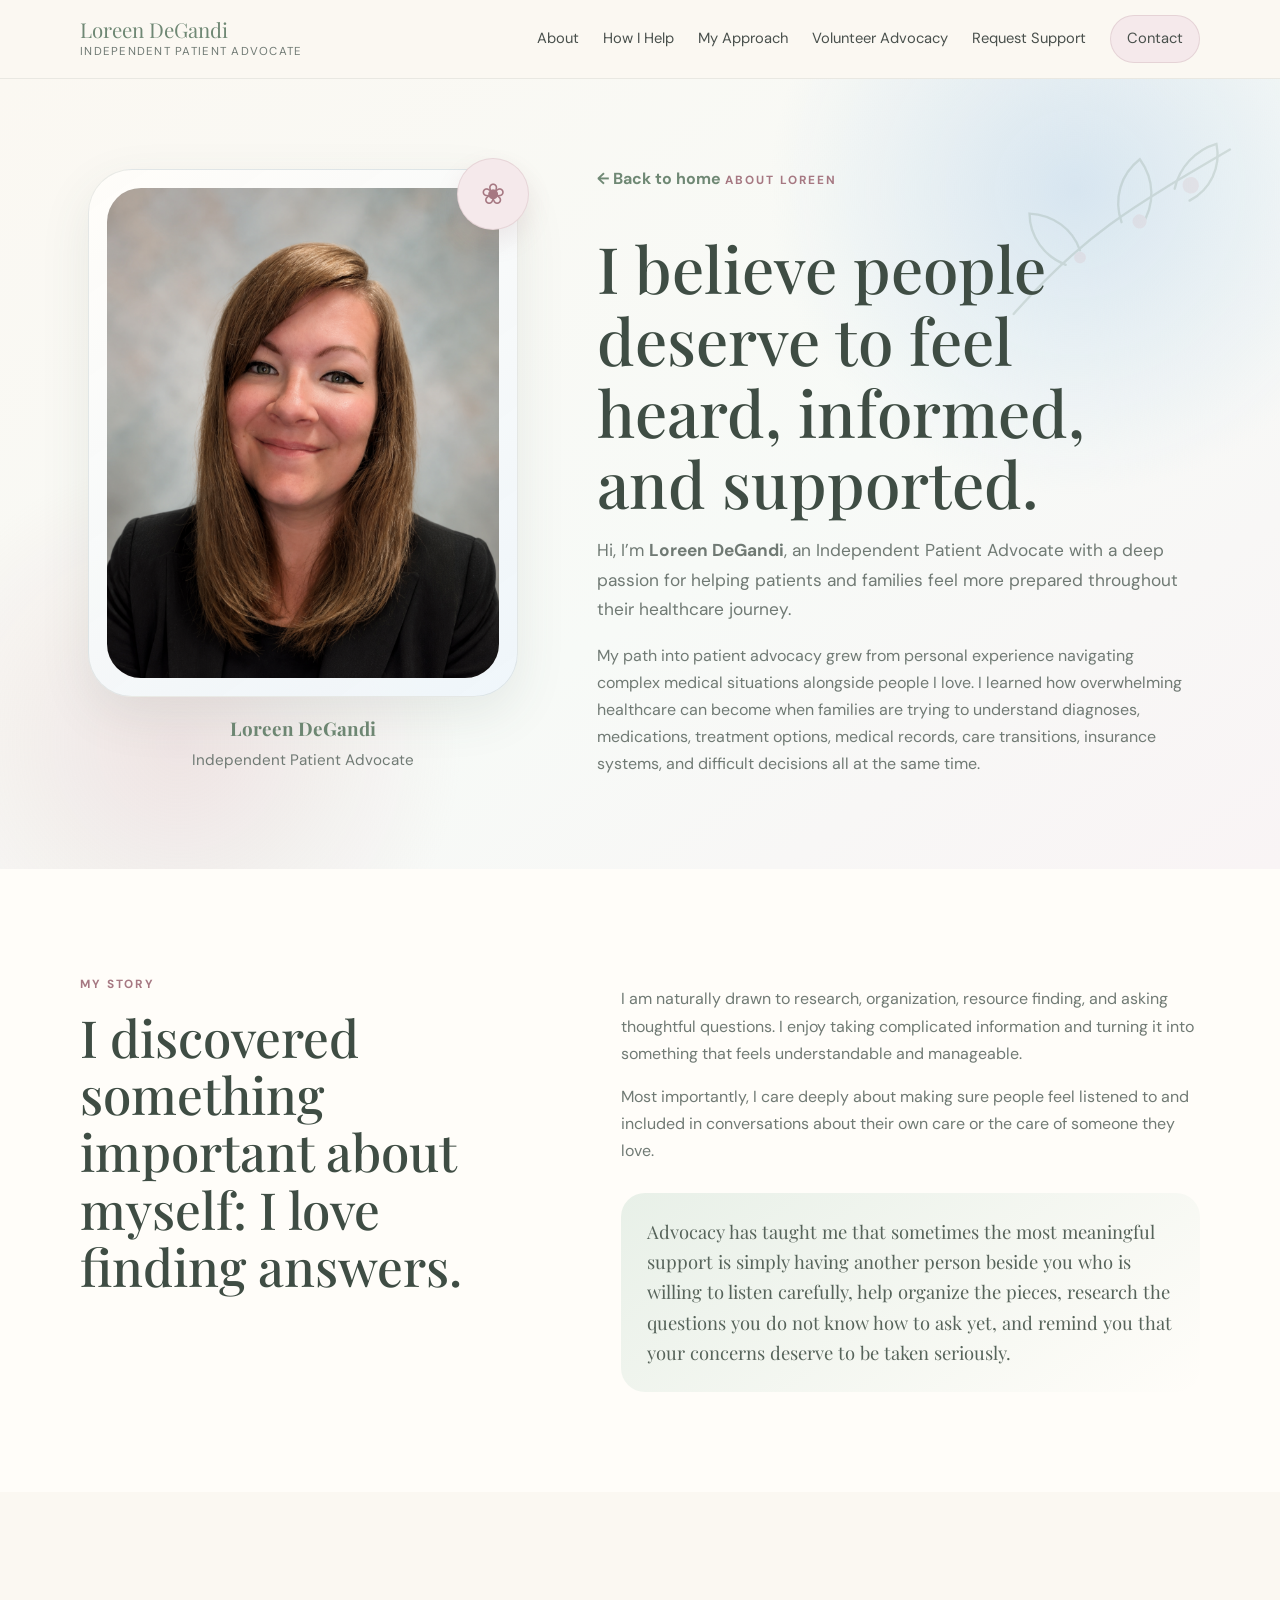
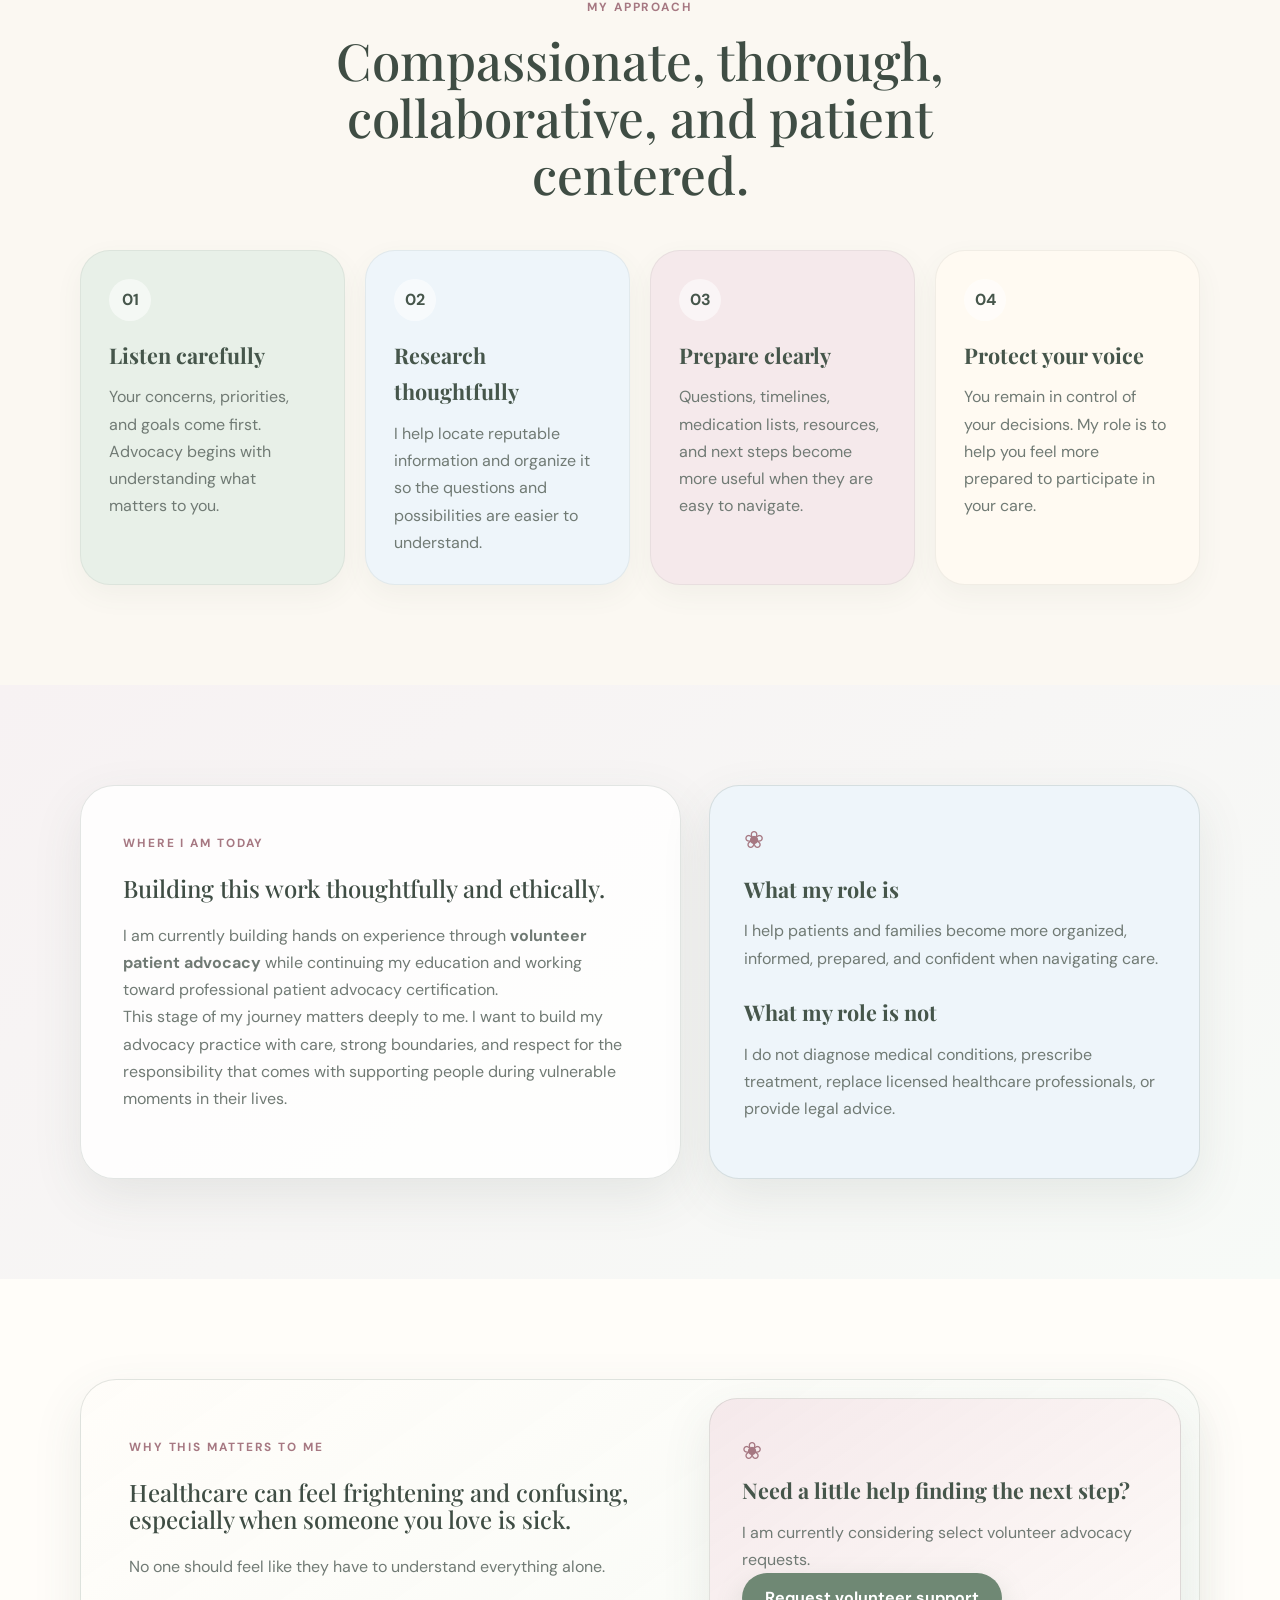
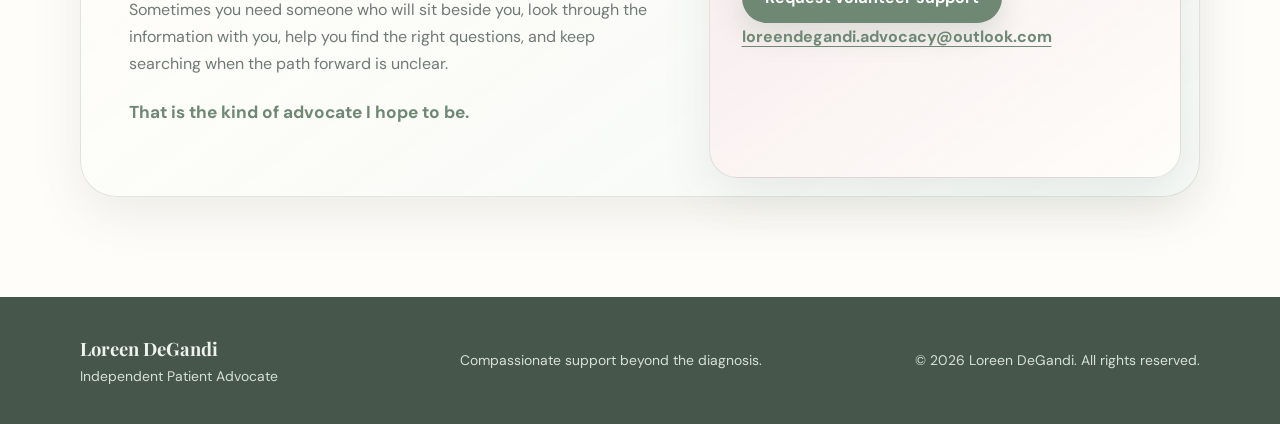
==== about.html @ 4271394e "Add files via upload" ====
<!DOCTYPE html>
<html lang="en">
<head>
  <meta charset="UTF-8" />
  <meta name="viewport" content="width=device-width, initial-scale=1.0" />
  <meta name="description" content="Meet Loreen DeGandi, an Independent Patient Advocate offering compassionate, nonclinical support for patients and caregivers." />
  <title>About Loreen | Independent Patient Advocate</title>
  <link rel="preconnect" href="https://fonts.googleapis.com">
  <link rel="preconnect" href="https://fonts.gstatic.com" crossorigin>
  <link href="https://fonts.googleapis.com/css2?family=DM+Sans:wght@400;500;600;700&family=Playfair+Display:wght@500;600&display=swap" rel="stylesheet">
  <link rel="stylesheet" href="styles.css" />
</head>
<body>
  <a class="skip-link" href="#main">Skip to content</a>

  <header class="site-header">
    <div class="container nav-wrap">
      <a class="brand" href="index.html" aria-label="Loreen DeGandi home">
        <span class="brand-name">Loreen DeGandi</span>
        <span class="brand-role">Independent Patient Advocate</span>
      </a>

      <button class="menu-toggle" aria-label="Open navigation" aria-expanded="false" aria-controls="site-nav">
        <span></span><span></span><span></span>
      </button>

      <nav id="site-nav" class="site-nav" aria-label="Primary navigation">
        <a href="about.html" aria-current="page">About</a>
        <a href="index.html#services">How I Help</a>
        <a href="index.html#approach">My Approach</a>
        <a href="index.html#volunteer">Volunteer Advocacy</a>
        <a href="intake.html">Request Support</a>
        <a class="nav-cta" href="mailto:loreendegandi.advocacy@outlook.com">Contact</a>
      </nav>
    </div>
  </header>

  <main id="main">
    <section class="about-hero">
      <div class="floral floral-one" aria-hidden="true">
        <svg viewBox="0 0 220 220" role="img">
          <path d="M29 199c48-75 82-103 159-166" />
          <path d="M66 151c-19-4-34-19-37-38 20-2 38 7 47 24" />
          <path d="M107 108c-10-19-7-40 7-55 15 15 19 36 10 56" />
          <path d="M147 73c1-18 12-35 29-43 7 19 1 39-15 51" />
          <circle cx="160" cy="68" r="7" />
          <circle cx="122" cy="105" r="6" />
          <circle cx="77" cy="143" r="5" />
        </svg>
      </div>
      <div class="container about-hero-grid">
        <div class="about-portrait-card">
          <div class="portrait-frame portrait-frame--photo">
            <div class="portrait-botanical large" aria-hidden="true">❀</div>
            <img class="portrait-photo portrait-photo-large" src="loreen-headshot.png" alt="Professional headshot of Loreen DeGandi" />
          </div>
          <p class="portrait-caption"><strong>Loreen DeGandi</strong><span>Independent Patient Advocate</span></p>
        </div>
        <div class="about-hero-copy">
          <a class="back-link" href="index.html">← Back to home</a>
          <span class="section-kicker">About Loreen</span>
          <h1>I believe people deserve to feel heard, informed, and supported.</h1>
          <p class="about-hero-lead">Hi, I’m <strong>Loreen DeGandi</strong>, an Independent Patient Advocate with a deep passion for helping patients and families feel more prepared throughout their healthcare journey.</p>
          <p>My path into patient advocacy grew from personal experience navigating complex medical situations alongside people I love. I learned how overwhelming healthcare can become when families are trying to understand diagnoses, medications, treatment options, medical records, care transitions, insurance systems, and difficult decisions all at the same time.</p>
        </div>
      </div>
    </section>

    <section class="section story-section">
      <div class="container story-grid">
        <div class="story-heading">
          <span class="section-kicker">My Story</span>
          <h2>I discovered something important about myself: I love finding answers.</h2>
        </div>
        <div class="story-copy">
          <p>I am naturally drawn to research, organization, resource finding, and asking thoughtful questions. I enjoy taking complicated information and turning it into something that feels understandable and manageable.</p>
          <p>Most importantly, I care deeply about making sure people feel listened to and included in conversations about their own care or the care of someone they love.</p>
          <blockquote class="story-quote">Advocacy has taught me that sometimes the most meaningful support is simply having another person beside you who is willing to listen carefully, help organize the pieces, research the questions you do not know how to ask yet, and remind you that your concerns deserve to be taken seriously.</blockquote>
        </div>
      </div>
    </section>

    <section class="section values-section">
      <div class="container">
        <div class="section-heading centered">
          <span class="section-kicker">My Approach</span>
          <h2>Compassionate, thorough, collaborative, and patient centered.</h2>
        </div>
        <div class="about-values-grid">
          <article class="about-value sage-card">
            <span>01</span>
            <h3>Listen carefully</h3>
            <p>Your concerns, priorities, and goals come first. Advocacy begins with understanding what matters to you.</p>
          </article>
          <article class="about-value blue-card">
            <span>02</span>
            <h3>Research thoughtfully</h3>
            <p>I help locate reputable information and organize it so the questions and possibilities are easier to understand.</p>
          </article>
          <article class="about-value rose-card">
            <span>03</span>
            <h3>Prepare clearly</h3>
            <p>Questions, timelines, medication lists, resources, and next steps become more useful when they are easy to navigate.</p>
          </article>
          <article class="about-value cream-card">
            <span>04</span>
            <h3>Protect your voice</h3>
            <p>You remain in control of your decisions. My role is to help you feel more prepared to participate in your care.</p>
          </article>
        </div>
      </div>
    </section>

    <section class="section today-section">
      <div class="container today-grid">
        <div class="today-card">
          <span class="section-kicker">Where I Am Today</span>
          <h2>Building this work thoughtfully and ethically.</h2>
          <p>I am currently building hands on experience through <strong>volunteer patient advocacy</strong> while continuing my education and working toward professional patient advocacy certification.</p>
          <p>This stage of my journey matters deeply to me. I want to build my advocacy practice with care, strong boundaries, and respect for the responsibility that comes with supporting people during vulnerable moments in their lives.</p>
        </div>
        <div class="boundary-mini">
          <div class="mini-flower" aria-hidden="true">❀</div>
          <h3>What my role is</h3>
          <p>I help patients and families become more organized, informed, prepared, and confident when navigating care.</p>
          <h3>What my role is not</h3>
          <p>I do not diagnose medical conditions, prescribe treatment, replace licensed healthcare professionals, or provide legal advice.</p>
        </div>
      </div>
    </section>

    <section class="section why-section">
      <div class="container why-card">
        <div class="why-copy">
          <span class="section-kicker">Why This Matters to Me</span>
          <h2>Healthcare can feel frightening and confusing, especially when someone you love is sick.</h2>
          <p>No one should feel like they have to understand everything alone.</p>
          <p>Sometimes you need someone who will sit beside you, look through the information with you, help you find the right questions, and keep searching when the path forward is unclear.</p>
          <p class="why-signoff"><strong>That is the kind of advocate I hope to be.</strong></p>
        </div>
        <div class="why-cta">
          <span class="mini-flower" aria-hidden="true">❀</span>
          <h3>Need a little help finding the next step?</h3>
          <p>I am currently considering select volunteer advocacy requests.</p>
          <a class="button button-primary" href="intake.html">Request volunteer support</a>
          <a class="text-link" href="mailto:loreendegandi.advocacy@outlook.com">loreendegandi.advocacy@outlook.com</a>
        </div>
      </div>
    </section>
  </main>

  <footer class="site-footer">
    <div class="container footer-grid">
      <div>
        <strong>Loreen DeGandi</strong>
        <span>Independent Patient Advocate</span>
      </div>
      <p>Compassionate support beyond the diagnosis.</p>
      <p class="copyright">© <span id="year"></span> Loreen DeGandi. All rights reserved.</p>
    </div>
  </footer>

  <script src="script.js"></script>
</body>
</html>
---- styles.css ----
:root {
  --sage: #a9bda9;
  --sage-deep: #6f8874;
  --sage-pale: #e8f0e8;
  --blue: #c8dced;
  --blue-deep: #6f8fa8;
  --blue-pale: #eef5fa;
  --rose: #d8b2b8;
  --rose-deep: #a67882;
  --rose-pale: #f5e9eb;
  --cream: #fbf8f2;
  --paper: #fffdf9;
  --charcoal: #49504c;
  --muted: #707a74;
  --line: rgba(83, 103, 90, 0.16);
  --shadow: 0 18px 50px rgba(70, 90, 79, 0.10);
  --radius-lg: 30px;
  --radius-md: 20px;
  --radius-sm: 14px;
}

* { box-sizing: border-box; }
html { scroll-behavior: smooth; }
body {
  margin: 0;
  font-family: "DM Sans", sans-serif;
  color: var(--charcoal);
  background: var(--cream);
  line-height: 1.7;
}

a { color: inherit; }
img, svg { max-width: 100%; }
button, input, textarea { font: inherit; }

.skip-link {
  position: absolute;
  left: -9999px;
  top: 0;
  background: var(--charcoal);
  color: white;
  padding: .7rem 1rem;
  z-index: 9999;
}
.skip-link:focus { left: 1rem; top: 1rem; }

.container {
  width: min(1120px, calc(100% - 40px));
  margin: 0 auto;
}

.site-header {
  position: sticky;
  top: 0;
  z-index: 50;
  background: rgba(251, 248, 242, .90);
  backdrop-filter: blur(16px);
  border-bottom: 1px solid rgba(83, 103, 90, 0.10);
}

.nav-wrap {
  min-height: 78px;
  display: flex;
  align-items: center;
  justify-content: space-between;
  gap: 30px;
}

.brand {
  text-decoration: none;
  display: inline-flex;
  flex-direction: column;
  line-height: 1.1;
}
.brand-name {
  font-family: "Playfair Display", serif;
  font-size: 1.28rem;
  color: var(--sage-deep);
}
.brand-role {
  margin-top: 5px;
  font-size: .72rem;
  letter-spacing: .11em;
  text-transform: uppercase;
  color: var(--muted);
}

.site-nav { display: flex; align-items: center; gap: 24px; }
.site-nav a {
  text-decoration: none;
  font-size: .92rem;
  color: var(--charcoal);
}
.site-nav a:hover { color: var(--sage-deep); }
.nav-cta {
  padding: 10px 16px;
  border-radius: 999px;
  background: var(--rose-pale);
  border: 1px solid rgba(166, 120, 130, .2);
}

.menu-toggle {
  display: none;
  background: transparent;
  border: 0;
  padding: 8px;
}
.menu-toggle span {
  display: block;
  width: 24px;
  height: 2px;
  background: var(--charcoal);
  margin: 5px 0;
}

.hero {
  position: relative;
  overflow: hidden;
  padding: 110px 0 100px;
  background:
    radial-gradient(circle at 82% 18%, rgba(200, 220, 237, .65), transparent 22%),
    radial-gradient(circle at 14% 80%, rgba(216, 178, 184, .34), transparent 22%),
    linear-gradient(145deg, #fbf8f2 0%, #f7faf7 55%, #f8f4f2 100%);
}

.hero::after {
  content: "";
  position: absolute;
  inset: auto 0 0;
  height: 100px;
  background: linear-gradient(to bottom, transparent, rgba(255,255,255,.35));
  pointer-events: none;
}

.hero-grid {
  display: grid;
  grid-template-columns: 1.2fr .8fr;
  gap: 74px;
  align-items: center;
  position: relative;
  z-index: 2;
}

.eyebrow, .section-kicker {
  display: inline-block;
  text-transform: uppercase;
  letter-spacing: .16em;
  font-size: .74rem;
  font-weight: 700;
  color: var(--rose-deep);
}

.hero h1, .section-heading h2, .approach-panel h2, .volunteer h2, .boundary-card h2, .contact h2 {
  font-family: "Playfair Display", serif;
  font-weight: 500;
  line-height: 1.12;
  color: #3f4d44;
}

.hero h1 {
  font-size: clamp(3rem, 6vw, 5.7rem);
  max-width: 900px;
  margin: 18px 0 24px;
  letter-spacing: -.035em;
}
.hero h1 em { color: var(--sage-deep); font-style: italic; }
.hero-lead {
  max-width: 690px;
  font-size: 1.15rem;
  color: var(--muted);
  margin-bottom: 34px;
}
.hero-actions { display: flex; gap: 14px; flex-wrap: wrap; }
.hero-note { margin-top: 22px; font-size: .87rem; color: var(--muted); }

.button {
  display: inline-flex;
  align-items: center;
  justify-content: center;
  min-height: 50px;
  padding: 0 22px;
  border-radius: 999px;
  text-decoration: none;
  border: 1px solid transparent;
  cursor: pointer;
  font-weight: 700;
  transition: transform .2s ease, box-shadow .2s ease, background .2s ease;
}
.button:hover { transform: translateY(-2px); }
.button-primary {
  color: white;
  background: var(--sage-deep);
  box-shadow: 0 12px 28px rgba(111, 136, 116, .22);
}
.button-primary:hover { background: #607965; }
.button-secondary {
  background: rgba(255,255,255,.62);
  border-color: rgba(111, 136, 116, .28);
  color: var(--sage-deep);
}

.hero-card {
  position: relative;
  background: rgba(255, 253, 249, .82);
  border: 1px solid rgba(111, 136, 116, .15);
  border-radius: 38px;
  padding: 42px 38px;
  box-shadow: var(--shadow);
  backdrop-filter: blur(10px);
}
.hero-card::before {
  content: "";
  position: absolute;
  width: 115px;
  height: 115px;
  right: -22px;
  top: -24px;
  border-radius: 50%;
  background: rgba(216, 178, 184, .25);
}
.hero-card-kicker { font-size: .78rem; letter-spacing: .12em; text-transform: uppercase; color: var(--blue-deep); }
.hero-card h2 { font-family: "Playfair Display", serif; font-size: 2.3rem; margin: 8px 0 12px; color: var(--sage-deep); }
.hero-card p { color: var(--muted); }
.mini-flower { font-size: 1.5rem; color: var(--rose-deep); }
.signature-line { margin-top: 24px; padding-top: 20px; border-top: 1px solid var(--line); font-family: "Playfair Display", serif; font-size: 1.1rem; color: var(--rose-deep); }

.floral {
  position: absolute;
  right: 2%;
  top: 2%;
  width: 260px;
  opacity: .20;
  transform: rotate(9deg);
}
.floral svg { fill: none; stroke: var(--sage-deep); stroke-width: 2; stroke-linecap: round; }
.floral circle { fill: var(--rose); stroke: none; }

.trust-strip { background: var(--paper); border-top: 1px solid var(--line); border-bottom: 1px solid var(--line); }
.trust-grid { display: grid; grid-template-columns: repeat(3,1fr); }
.trust-grid > div { padding: 28px 26px; border-right: 1px solid var(--line); }
.trust-grid > div:last-child { border-right: 0; }
.trust-grid span { display:block; color: var(--rose-deep); font-size:.72rem; letter-spacing:.12em; }
.trust-grid strong { display:block; font-family:"Playfair Display",serif; font-size:1.2rem; margin:4px 0; }
.trust-grid small { color: var(--muted); }

.section { padding: 100px 0; }
.section-heading { max-width: 690px; }
.section-heading.centered { margin: 0 auto 46px; text-align: center; }
.section-heading h2, .approach-panel h2, .volunteer h2, .boundary-card h2, .contact h2 { font-size: clamp(2.2rem, 4vw, 3.5rem); margin: 12px 0 18px; }
.section-heading p { color: var(--muted); }

.split-layout { display:grid; grid-template-columns: .9fr 1.1fr; gap: 90px; align-items:start; }
.about { background: #fffdf9; }
.about-copy { font-size: 1.05rem; color: var(--muted); }
.soft-callout {
  margin-top: 32px;
  padding: 24px 26px;
  border-radius: var(--radius-md);
  background: var(--sage-pale);
  color: var(--sage-deep);
  font-family: "Playfair Display", serif;
  font-size: 1.2rem;
}

.services { background: linear-gradient(180deg, #f8faf7 0%, #fbf8f2 100%); }
.card-grid { display:grid; grid-template-columns: repeat(3, 1fr); gap:20px; }
.service-card {
  min-height: 270px;
  padding: 30px;
  border-radius: var(--radius-lg);
  border: 1px solid rgba(76, 96, 83, .10);
  box-shadow: 0 8px 28px rgba(80, 100, 89, .06);
}
.service-card h3 { font-family:"Playfair Display",serif; font-size:1.45rem; margin:16px 0 10px; color:#46564b; }
.service-card p { color:var(--muted); margin:0; }
.icon-wrap { width:48px; height:48px; border-radius:50%; display:grid; place-items:center; background:rgba(255,255,255,.55); font-size:1.3rem; }
.rose-card { background: var(--rose-pale); }
.sage-card { background: var(--sage-pale); }
.blue-card { background: var(--blue-pale); }
.cream-card { background: #fffaf2; }

.approach { background: var(--paper); }
.approach-grid { display:grid; grid-template-columns: .9fr 1.1fr; gap:90px; align-items:center; }
.approach-panel { padding: 44px; border-radius: 34px; background: linear-gradient(145deg, var(--sage-pale), #f3f7f3); }
.approach-panel p { color:var(--muted); }
.steps { display:flex; flex-direction:column; gap:18px; }
.step { display:grid; grid-template-columns:56px 1fr; gap:20px; padding:24px 0; border-bottom:1px solid var(--line); }
.step:last-child { border-bottom:0; }
.step > span { width:46px;height:46px;border-radius:50%;display:grid;place-items:center;background:var(--blue-pale);color:var(--blue-deep);font-weight:700; }
.step strong { font-family:"Playfair Display",serif; font-size:1.28rem; }
.step p { margin:6px 0 0; color:var(--muted); }

.volunteer { background: linear-gradient(145deg, #f7f2f3, #f7faf7); }
.volunteer-card {
  display:grid;
  grid-template-columns: 1.4fr .6fr;
  gap:36px;
  align-items:center;
  padding:50px;
  background:rgba(255,255,255,.78);
  border:1px solid var(--line);
  border-radius:38px;
  box-shadow:var(--shadow);
}
.volunteer-copy p { color:var(--muted); }
.volunteer-note { padding:28px; border-radius:24px; background:var(--blue-pale); }
.volunteer-note strong { font-family:"Playfair Display",serif; font-size:1.25rem; }
.volunteer-note p { color:var(--muted); margin-bottom:0; }

.boundary-section { padding-top: 0; background: linear-gradient(145deg, #f7f2f3, #f7faf7); }
.boundary-card { display:grid; grid-template-columns:1fr 1fr; gap:60px; padding:42px 46px; border-radius:32px; background:#fffdf9; border:1px solid var(--line); }
.boundary-card p { color:var(--muted); align-self:center; }

.contact { background: #fffdf9; }
.contact-grid { display:grid; grid-template-columns:.9fr 1.1fr; gap:80px; }
.contact-copy p { color:var(--muted); }
.contact-detail { margin-top:34px; padding-top:22px; border-top:1px solid var(--line); }
.contact-detail span { display:block; font-size:.72rem; text-transform:uppercase; letter-spacing:.14em; color:var(--rose-deep); }
.contact-detail strong { display:block; margin-top:5px; }
.contact-form { display:grid; gap:18px; padding:34px; border-radius:30px; background:var(--cream); border:1px solid var(--line); }
.contact-form label { display:grid; gap:7px; font-size:.88rem; font-weight:700; }
.contact-form input, .contact-form textarea { width:100%; border:1px solid rgba(78, 80, 78, .16); border-radius:14px; background:white; padding:14px 15px; color:var(--charcoal); outline:none; }
.contact-form input:focus, .contact-form textarea:focus { border-color:var(--sage); box-shadow:0 0 0 4px rgba(169,189,169,.15); }
.form-note { margin:0; font-size:.78rem; color:var(--muted); }

.site-footer { padding:36px 0; background:#46564b; color:#eef3ef; }
.footer-grid { display:grid; grid-template-columns:1fr 1fr 1fr; align-items:center; gap:20px; }
.footer-grid > div { display:flex; flex-direction:column; }
.footer-grid strong { font-family:"Playfair Display",serif; font-size:1.15rem; }
.footer-grid span, .footer-grid p { color:#d7e0d8; font-size:.87rem; }
.copyright { text-align:right; }

@media (max-width: 900px) {
  .menu-toggle { display:block; }
  .site-nav {
    position:absolute;
    left:20px;
    right:20px;
    top:72px;
    display:none;
    flex-direction:column;
    align-items:stretch;
    gap:6px;
    padding:16px;
    border-radius:18px;
    background:var(--paper);
    box-shadow:var(--shadow);
    border:1px solid var(--line);
  }
  .site-nav.open { display:flex; }
  .site-nav a { padding:10px 12px; }
  .hero { padding-top:84px; }
  .hero-grid,
  .split-layout,
  .approach-grid,
  .volunteer-card,
  .boundary-card,
  .contact-grid { grid-template-columns:1fr; gap:38px; }
  .hero-card { max-width:600px; }
  .card-grid { grid-template-columns:repeat(2,1fr); }
  .trust-grid { grid-template-columns:1fr; }
  .trust-grid > div { border-right:0; border-bottom:1px solid var(--line); }
  .trust-grid > div:last-child { border-bottom:0; }
  .footer-grid { grid-template-columns:1fr; text-align:left; }
  .copyright { text-align:left; }
}

@media (max-width: 620px) {
  .container { width:min(100% - 26px, 1120px); }
  .site-header .container { width:min(100% - 24px, 1120px); }
  .hero { padding:70px 0 72px; }
  .hero h1 { font-size: clamp(2.75rem, 14vw, 4rem); }
  .hero-lead { font-size:1.02rem; }
  .hero-actions { flex-direction:column; }
  .button { width:100%; }
  .hero-card { padding:30px 24px; border-radius:28px; }
  .section { padding:72px 0; }
  .card-grid { grid-template-columns:1fr; }
  .service-card { min-height:auto; }
  .approach-panel, .volunteer-card, .boundary-card, .contact-form { padding:28px 22px; }
  .section-heading h2, .approach-panel h2, .volunteer h2, .boundary-card h2, .contact h2 { font-size:2.25rem; }
  .floral { width:190px; right:-60px; top:0; }
  .brand-role { font-size:.62rem; }
}

@media (prefers-reduced-motion: reduce) {
  html { scroll-behavior:auto; }
  *, *::before, *::after { transition:none !important; }
}

/* Contact + intake additions */
.contact-email {
  color: var(--sage-deep);
  text-decoration-thickness: 1px;
  text-underline-offset: 4px;
  overflow-wrap: anywhere;
}

.contact-card {
  padding: 38px;
  border-radius: 30px;
  background: linear-gradient(145deg, var(--sage-pale), #fffaf8 58%, var(--blue-pale));
  border: 1px solid var(--line);
  box-shadow: var(--shadow);
}
.contact-card h3 {
  margin: 8px 0 14px;
  font-family: "Playfair Display", serif;
  font-size: clamp(1.8rem, 3vw, 2.45rem);
  font-weight: 500;
  color: #435248;
  line-height: 1.18;
}
.contact-card > p { color: var(--muted); }
.contact-actions { display: flex; flex-wrap: wrap; gap: 12px; margin: 24px 0 18px; }

.intake-hero {
  position: relative;
  overflow: hidden;
  padding: 86px 0 72px;
  background:
    radial-gradient(circle at 85% 20%, rgba(200, 220, 237, .68), transparent 25%),
    radial-gradient(circle at 12% 88%, rgba(216, 178, 184, .32), transparent 24%),
    linear-gradient(145deg, #fbf8f2 0%, #f6faf6 58%, #f9f4f5 100%);
}
.intake-hero-inner { position: relative; z-index: 2; max-width: 820px; }
.intake-hero h1 {
  margin: 10px 0 16px;
  font-family: "Playfair Display", serif;
  font-size: clamp(3rem, 7vw, 5.4rem);
  font-weight: 500;
  line-height: 1.05;
  color: #3f4d44;
}
.intake-hero p { max-width: 700px; margin: 0; font-size: 1.12rem; color: var(--muted); }
.back-link {
  display: inline-block;
  margin-bottom: 28px;
  color: var(--sage-deep);
  font-weight: 700;
  text-decoration: none;
}
.back-link:hover { text-decoration: underline; text-underline-offset: 4px; }

.intake-section { background: #fffdf9; }
.intake-layout { display: grid; grid-template-columns: .72fr 1.28fr; gap: 54px; align-items: start; }
.intake-aside { display: grid; gap: 16px; position: sticky; top: 104px; }
.intake-note { padding: 26px; border-radius: 24px; border: 1px solid rgba(76, 96, 83, .09); }
.intake-note h2 { margin: 8px 0 12px; font-family: "Playfair Display", serif; font-size: 1.75rem; font-weight: 500; line-height: 1.18; color: #46564b; }
.intake-note p { margin: 8px 0 0; color: var(--muted); }
.intake-note strong { font-family: "Playfair Display", serif; font-size: 1.18rem; color: #46564b; }
.sage-note { background: var(--sage-pale); }
.blue-note { background: var(--blue-pale); }
.rose-note { background: var(--rose-pale); }

.intake-form {
  display: grid;
  gap: 22px;
  padding: 40px;
  border-radius: 34px;
  background: var(--cream);
  border: 1px solid var(--line);
  box-shadow: 0 16px 44px rgba(80, 100, 89, .08);
}
.form-intro { padding-bottom: 8px; }
.form-intro h2 { margin: 7px 0 8px; font-family: "Playfair Display", serif; font-size: 2rem; font-weight: 500; color: #46564b; }
.form-intro p { margin: 0; color: var(--muted); }
.form-grid.two-col { display: grid; grid-template-columns: 1fr 1fr; gap: 16px; }
.intake-form > label,
.form-grid label { display: grid; gap: 8px; font-size: .9rem; font-weight: 700; }
.intake-form input,
.intake-form textarea,
.intake-form select {
  width: 100%;
  border: 1px solid rgba(78, 80, 78, .17);
  border-radius: 14px;
  background: white;
  padding: 14px 15px;
  color: var(--charcoal);
  outline: none;
}
.intake-form textarea { resize: vertical; min-height: 96px; }
.intake-form input:focus,
.intake-form textarea:focus,
.intake-form select:focus { border-color: var(--sage); box-shadow: 0 0 0 4px rgba(169,189,169,.15); }
.intake-form fieldset { border: 0; padding: 0; margin: 0; }
.intake-form legend { margin-bottom: 10px; font-size: .9rem; font-weight: 700; }
.check-grid { display: grid; grid-template-columns: 1fr 1fr; gap: 10px; }
.check-option {
  display: flex !important;
  align-items: flex-start;
  gap: 10px !important;
  padding: 12px 13px;
  border-radius: 14px;
  background: rgba(255,255,255,.72);
  border: 1px solid rgba(78, 80, 78, .10);
  font-weight: 500 !important;
  line-height: 1.42;
}
.check-option input { width: auto; margin-top: 3px; accent-color: var(--sage-deep); }
.field-hint { margin: 7px 0 0; color: var(--muted); font-size: .76rem; }
.acknowledgements { display: grid; gap: 10px; padding-top: 4px; }
.acknowledgement { background: var(--blue-pale); }
.intake-submit-row { display: flex; flex-wrap: wrap; gap: 12px; padding-top: 4px; }
.form-status { min-height: 1.5em; margin: -6px 0 0; color: var(--rose-deep); font-weight: 700; }
.intake-form .form-note a { color: var(--sage-deep); }

@media (max-width: 900px) {
  .intake-layout { grid-template-columns: 1fr; }
  .intake-aside { position: static; grid-template-columns: repeat(3, 1fr); }
}

@media (max-width: 720px) {
  .intake-aside { grid-template-columns: 1fr; }
  .form-grid.two-col, .check-grid { grid-template-columns: 1fr; }
  .contact-actions, .intake-submit-row { flex-direction: column; }
  .contact-actions .button, .intake-submit-row .button { width: 100%; }
  .intake-form, .contact-card { padding: 28px 22px; }
  .intake-hero { padding: 66px 0 58px; }
}


/* About pages + portrait styling */
.home-about-grid {
  display: grid;
  grid-template-columns: .78fr 1.22fr;
  gap: 72px;
  align-items: center;
}

.home-about-portrait,
.about-portrait-card {
  display: flex;
  flex-direction: column;
  align-items: center;
  text-align: center;
}

.home-about-portrait span,
.portrait-caption {
  margin-top: 16px;
  color: var(--muted);
  font-size: .95rem;
}

.portrait-photo-shell,
.portrait-frame {
  position: relative;
  width: min(100%, 390px);
  padding: 16px;
  border-radius: 42px;
  background: linear-gradient(145deg, rgba(255,253,249,.96), rgba(238,245,250,.92));
  border: 1px solid rgba(83, 103, 90, 0.12);
  box-shadow: var(--shadow);
}

.portrait-frame--photo {
  width: min(100%, 430px);
  padding: 18px;
  border-radius: 44px;
}

.portrait-photo {
  display: block;
  width: 100%;
  aspect-ratio: 4 / 5;
  object-fit: cover;
  object-position: center 28%;
  border-radius: 32px;
  background: linear-gradient(180deg, #f7faf7, #f8f3f1);
}

.portrait-photo-large {
  border-radius: 34px;
}

.portrait-botanical {
  position: absolute;
  top: -12px;
  right: -12px;
  width: 64px;
  height: 64px;
  display: grid;
  place-items: center;
  border-radius: 50%;
  background: var(--rose-pale);
  color: var(--rose-deep);
  font-size: 1.55rem;
  border: 1px solid rgba(166, 120, 130, 0.18);
  box-shadow: 0 12px 25px rgba(166, 120, 130, 0.14);
}

.portrait-botanical.large {
  width: 72px;
  height: 72px;
  font-size: 1.8rem;
}

.about-copy h2,
.home-about-copy h2,
.story-heading h2,
.why-copy h2,
.today-card h2,
.about-hero-copy h1 {
  font-family: "Playfair Display", serif;
  font-weight: 500;
  line-height: 1.12;
  color: #3f4d44;
}

.home-about-copy h2 {
  font-size: clamp(2.2rem, 4vw, 3.3rem);
  margin: 12px 0 18px;
}

.home-about-copy p,
.story-copy p,
.about-hero-copy p,
.today-card p,
.why-copy p {
  color: var(--muted);
}

.about-quote {
  margin: 26px 0 0;
  padding: 22px 24px;
  border-left: 3px solid rgba(166, 120, 130, 0.35);
  border-radius: 18px;
  background: linear-gradient(145deg, var(--rose-pale), rgba(255,253,249,.88));
  color: #5a625d;
  font-family: "Playfair Display", serif;
  font-size: 1.12rem;
  line-height: 1.6;
}

.about-actions {
  display: flex;
  flex-wrap: wrap;
  gap: 12px;
  margin-top: 28px;
}

.about-hero {
  position: relative;
  overflow: hidden;
  padding: 86px 0 76px;
  background:
    radial-gradient(circle at 84% 14%, rgba(200, 220, 237, .68), transparent 24%),
    radial-gradient(circle at 14% 84%, rgba(216, 178, 184, .30), transparent 22%),
    linear-gradient(145deg, #fbf8f2 0%, #f7faf7 58%, #f9f4f5 100%);
}

.about-hero-grid {
  position: relative;
  z-index: 2;
  display: grid;
  grid-template-columns: .85fr 1.15fr;
  gap: 72px;
  align-items: center;
}

.about-hero-copy h1 {
  font-size: clamp(2.7rem, 5vw, 4.6rem);
  margin: 12px 0 16px;
}

.about-hero-lead {
  font-size: 1.08rem;
}

.story-section {
  background: #fffdf9;
}

.story-grid {
  display: grid;
  grid-template-columns: .9fr 1.1fr;
  gap: 68px;
  align-items: start;
}

.story-heading h2 {
  font-size: clamp(2.15rem, 4vw, 3.2rem);
  margin: 12px 0 0;
}

.story-quote {
  margin: 28px 0 0;
  padding: 24px 26px;
  border-radius: 24px;
  background: linear-gradient(145deg, var(--sage-pale), rgba(255,253,249,.88));
  color: #56635a;
  font-family: "Playfair Display", serif;
  font-size: 1.15rem;
  line-height: 1.65;
}

.about-values-grid {
  display: grid;
  grid-template-columns: repeat(4, 1fr);
  gap: 20px;
}

.about-value {
  min-height: 210px;
  padding: 28px;
  border-radius: var(--radius-lg);
  border: 1px solid rgba(76, 96, 83, .08);
  box-shadow: 0 10px 28px rgba(80, 100, 89, .06);
}

.about-value span {
  display: inline-grid;
  place-items: center;
  width: 42px;
  height: 42px;
  border-radius: 50%;
  margin-bottom: 16px;
  background: rgba(255,255,255,.55);
  color: #46564b;
  font-weight: 700;
}

.about-value h3,
.why-cta h3,
.boundary-mini h3 {
  margin: 0 0 10px;
  font-family: "Playfair Display", serif;
  font-size: 1.35rem;
  color: #46564b;
}

.about-value p,
.boundary-mini p,
.why-cta p,
.today-card p {
  margin: 0;
  color: var(--muted);
}

.today-section {
  background: linear-gradient(145deg, #f7f2f3, #f7faf7);
}

.today-grid {
  display: grid;
  grid-template-columns: 1.1fr .9fr;
  gap: 28px;
  align-items: stretch;
}

.today-card,
.boundary-mini,
.why-card,
.why-cta {
  border: 1px solid var(--line);
  box-shadow: var(--shadow);
}

.today-card {
  padding: 42px;
  border-radius: 34px;
  background: rgba(255,255,255,.82);
}

.boundary-mini {
  padding: 34px;
  border-radius: 30px;
  background: var(--blue-pale);
}

.boundary-mini .mini-flower {
  margin-bottom: 10px;
}

.boundary-mini h3 + p {
  margin-bottom: 22px;
}

.why-section {
  background: #fffdf9;
}

.why-card {
  display: grid;
  grid-template-columns: 1.1fr .9fr;
  gap: 32px;
  align-items: stretch;
  padding: 18px;
  border-radius: 36px;
  background: linear-gradient(145deg, rgba(255,253,249,.98), rgba(246,250,246,.92));
}

.why-copy {
  padding: 34px 26px 34px 30px;
}

.why-signoff {
  margin-top: 20px;
  color: var(--sage-deep) !important;
  font-size: 1.08rem;
}

.why-cta {
  padding: 32px;
  border-radius: 28px;
  background: linear-gradient(145deg, var(--rose-pale), rgba(255,253,249,.88));
}

.text-link {
  color: var(--sage-deep);
  font-weight: 700;
  text-underline-offset: 4px;
}

.portrait-caption strong,
.portrait-caption span {
  display: block;
}

.portrait-caption strong {
  color: var(--sage-deep);
  font-family: "Playfair Display", serif;
  font-size: 1.18rem;
  margin-bottom: 3px;
}

@media (max-width: 900px) {
  .home-about-grid,
  .about-hero-grid,
  .story-grid,
  .today-grid,
  .why-card {
    grid-template-columns: 1fr;
    gap: 38px;
  }

  .about-values-grid {
    grid-template-columns: repeat(2, 1fr);
  }

  .why-copy {
    padding: 26px 20px 10px;
  }
}

@media (max-width: 620px) {
  .about-actions {
    flex-direction: column;
  }

  .home-about-portrait span,
  .portrait-caption {
    font-size: .9rem;
  }

  .about-values-grid {
    grid-template-columns: 1fr;
  }

  .today-card,
  .boundary-mini,
  .why-cta {
    padding: 26px 22px;
  }

  .portrait-photo-shell,
  .portrait-frame {
    padding: 12px;
    border-radius: 28px;
  }

  .portrait-photo,
  .portrait-photo-large {
    border-radius: 22px;
  }
}
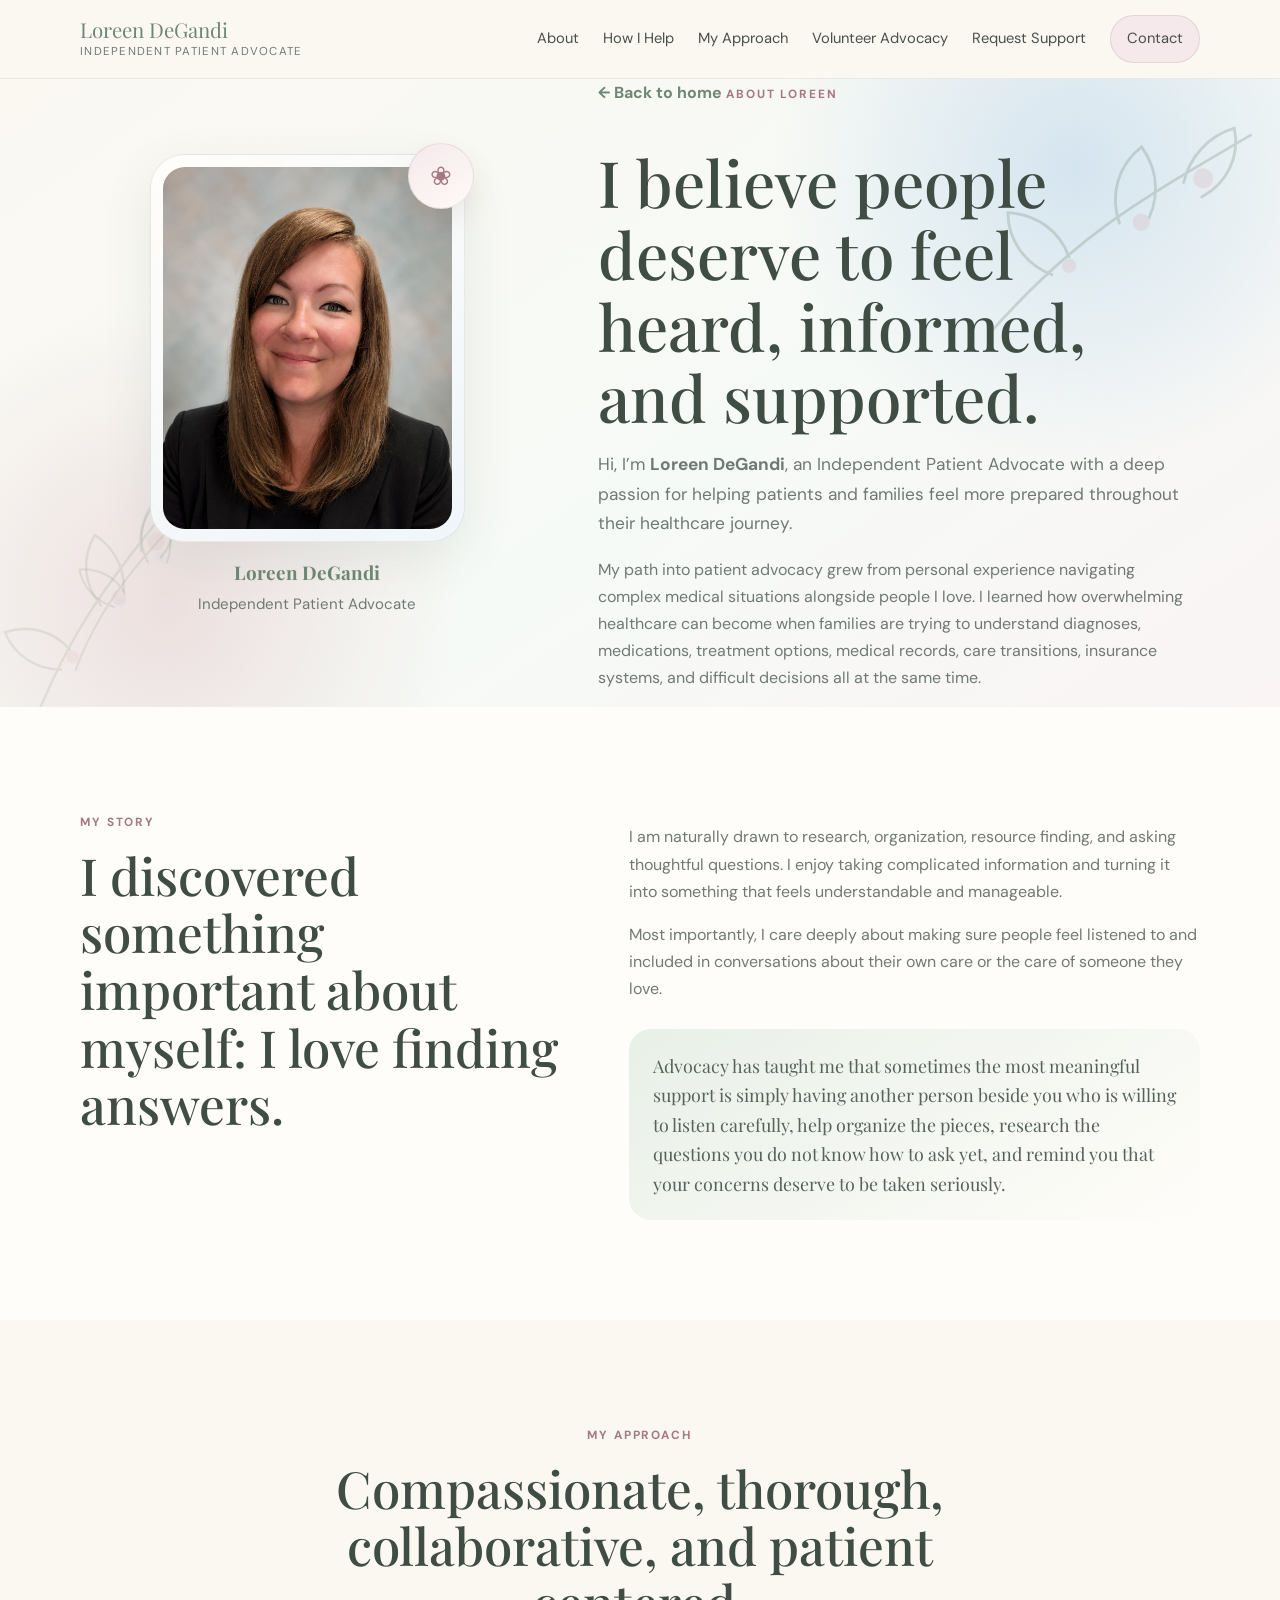
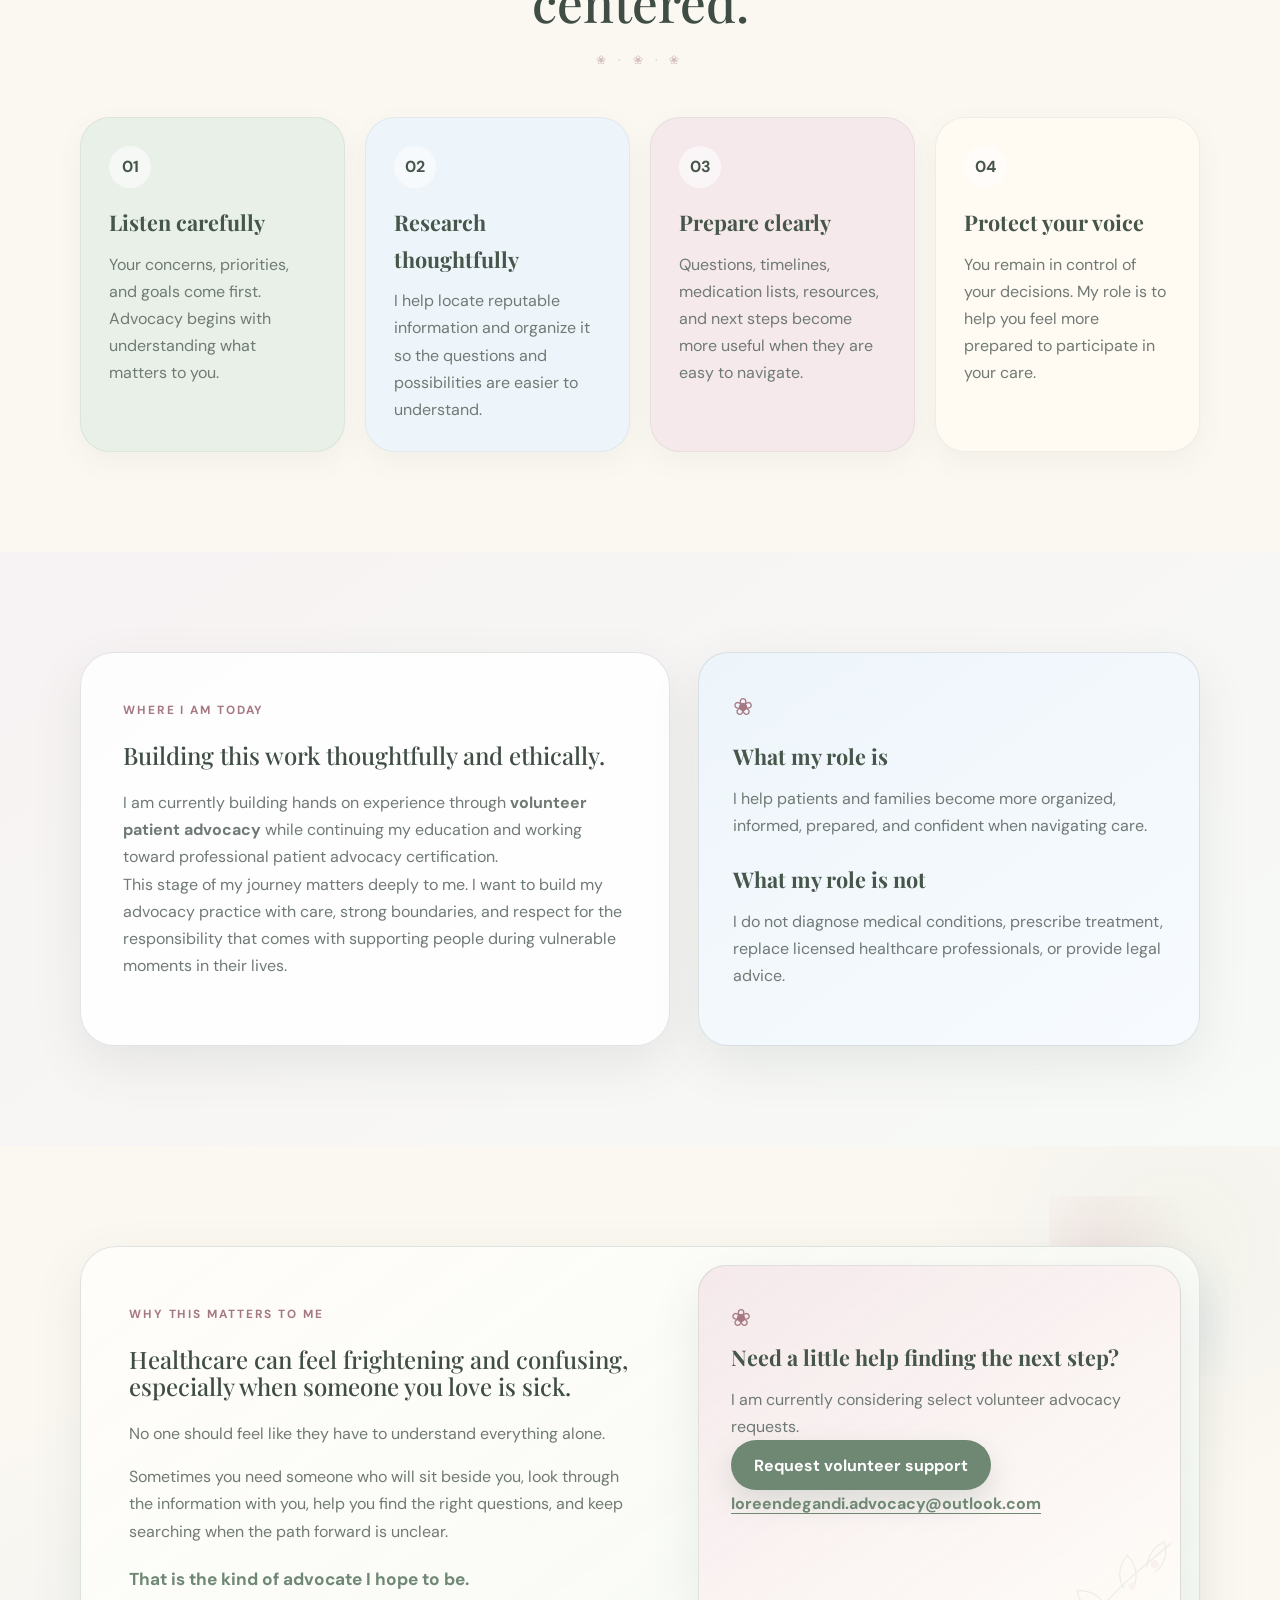
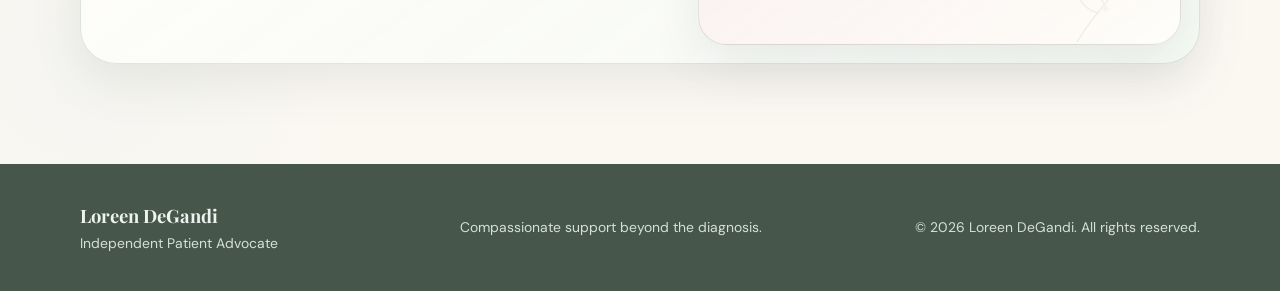
==== commit 759c1d99: "Add files via upload" ====
--- a/about.html
+++ b/about.html
@@ -8,7 +8,7 @@
   <link rel="preconnect" href="https://fonts.googleapis.com">
   <link rel="preconnect" href="https://fonts.gstatic.com" crossorigin>
   <link href="https://fonts.googleapis.com/css2?family=DM+Sans:wght@400;500;600;700&family=Playfair+Display:wght@500;600&display=swap" rel="stylesheet">
-  <link rel="stylesheet" href="styles.css" />
+  <link rel="stylesheet" href="styles.css?v=6" />
 </head>
 <body>
   <a class="skip-link" href="#main">Skip to content</a>
@@ -160,6 +160,6 @@
     </div>
   </footer>
 
-  <script src="script.js"></script>
+  <script src="script.js?v=6"></script>
 </body>
 </html>
--- a/styles.css
+++ b/styles.css
@@ -520,11 +520,87 @@
 }
 
 
-/* About pages + portrait styling */
+/* === About pages, portraits, and floral enhancements === */
+.about,
+.about-hero,
+.why-section,
+.contact,
+.intake-hero {
+  position: relative;
+  overflow: hidden;
+}
+
+.about::before,
+.about-hero::before,
+.why-section::before,
+.contact::before,
+.intake-hero::before {
+  content: "";
+  position: absolute;
+  background-repeat: no-repeat;
+  background-size: contain;
+  pointer-events: none;
+  opacity: .14;
+  z-index: 0;
+}
+
+.about::before {
+  width: 220px;
+  height: 220px;
+  right: 3%;
+  top: 10%;
+  transform: rotate(8deg);
+  background-image: url("data:image/svg+xml,%3Csvg xmlns='http://www.w3.org/2000/svg' viewBox='0 0 220 220'%3E%3Cg fill='none' stroke='%236f8874' stroke-width='2' stroke-linecap='round'%3E%3Cpath d='M29 199c48-75 82-103 159-166'/%3E%3Cpath d='M66 151c-19-4-34-19-37-38 20-2 38 7 47 24'/%3E%3Cpath d='M107 108c-10-19-7-40 7-55 15 15 19 36 10 56'/%3E%3Cpath d='M147 73c1-18 12-35 29-43 7 19 1 39-15 51'/%3E%3C/g%3E%3Cg fill='%23d8b2b8'%3E%3Ccircle cx='160' cy='68' r='7'/%3E%3Ccircle cx='122' cy='105' r='6'/%3E%3Ccircle cx='77' cy='143' r='5'/%3E%3C/g%3E%3C/svg%3E");
+}
+
+.about-hero::before {
+  width: 250px;
+  height: 250px;
+  left: 2%;
+  bottom: 2%;
+  transform: rotate(-8deg);
+  background-image: url("data:image/svg+xml,%3Csvg xmlns='http://www.w3.org/2000/svg' viewBox='0 0 240 240'%3E%3Cg fill='none' stroke='%236f8874' stroke-width='2' stroke-linecap='round'%3E%3Cpath d='M35 205c38-71 96-114 170-168'/%3E%3Cpath d='M80 150c-16-7-27-22-28-40 18 1 34 12 40 29'/%3E%3Cpath d='M118 112c-7-19-2-40 14-53 12 17 14 38 4 56'/%3E%3Cpath d='M157 77c3-17 17-32 34-37 4 19-4 38-20 47'/%3E%3C/g%3E%3Cg fill='%23c8dced'%3E%3Ccircle cx='166' cy='71' r='6'/%3E%3Ccircle cx='130' cy='109' r='5'/%3E%3Ccircle cx='87' cy='147' r='5'/%3E%3C/g%3E%3C/svg%3E");
+}
+
+.why-section::before {
+  width: 180px;
+  height: 180px;
+  right: 4%;
+  top: 8%;
+  background-image: radial-gradient(circle at 30% 30%, rgba(216,178,184,.42), transparent 52%), radial-gradient(circle at 70% 70%, rgba(200,220,237,.42), transparent 46%);
+  opacity: .55;
+}
+
+.contact::before {
+  width: 170px;
+  height: 170px;
+  left: 3%;
+  bottom: 10%;
+  background-image: radial-gradient(circle at 40% 40%, rgba(169,189,169,.24), transparent 56%), radial-gradient(circle at 70% 30%, rgba(216,178,184,.26), transparent 44%);
+  opacity: .9;
+}
+
+.intake-hero::before {
+  width: 180px;
+  height: 180px;
+  right: 4%;
+  top: 10%;
+  background-image: url("data:image/svg+xml,%3Csvg xmlns='http://www.w3.org/2000/svg' viewBox='0 0 220 220'%3E%3Cg fill='none' stroke='%236f8874' stroke-width='2' stroke-linecap='round'%3E%3Cpath d='M29 199c48-75 82-103 159-166'/%3E%3Cpath d='M66 151c-19-4-34-19-37-38 20-2 38 7 47 24'/%3E%3Cpath d='M107 108c-10-19-7-40 7-55 15 15 19 36 10 56'/%3E%3Cpath d='M147 73c1-18 12-35 29-43 7 19 1 39-15 51'/%3E%3C/g%3E%3Cg fill='%23d8b2b8'%3E%3Ccircle cx='160' cy='68' r='7'/%3E%3Ccircle cx='122' cy='105' r='6'/%3E%3Ccircle cx='77' cy='143' r='5'/%3E%3C/g%3E%3C/svg%3E");
+}
+
+.about .container,
+.about-hero .container,
+.why-section .container,
+.contact .container,
+.intake-hero .container {
+  position: relative;
+  z-index: 1;
+}
+
 .home-about-grid {
   display: grid;
-  grid-template-columns: .78fr 1.22fr;
-  gap: 72px;
+  grid-template-columns: .75fr 1.25fr;
+  gap: 64px;
   align-items: center;
 }
 
@@ -536,67 +612,79 @@
   text-align: center;
 }
 
-.home-about-portrait span,
+.home-about-portrait > span,
 .portrait-caption {
-  margin-top: 16px;
+  margin-top: 15px;
   color: var(--muted);
-  font-size: .95rem;
+  font-size: .94rem;
 }
 
 .portrait-photo-shell,
 .portrait-frame {
   position: relative;
-  width: min(100%, 390px);
-  padding: 16px;
-  border-radius: 42px;
-  background: linear-gradient(145deg, rgba(255,253,249,.96), rgba(238,245,250,.92));
+  width: min(100%, 330px);
+  padding: 14px;
+  border-radius: 36px;
+  background: linear-gradient(145deg, rgba(255,253,249,.98), rgba(238,245,250,.92));
   border: 1px solid rgba(83, 103, 90, 0.12);
   box-shadow: var(--shadow);
 }
 
 .portrait-frame--photo {
-  width: min(100%, 430px);
-  padding: 18px;
-  border-radius: 44px;
+  width: min(100%, 360px);
+  padding: 16px;
+  border-radius: 40px;
+}
+
+.portrait-photo-shell::before,
+.portrait-frame::before {
+  content: "";
+  position: absolute;
+  inset: 12px;
+  border-radius: 30px;
+  background: linear-gradient(180deg, rgba(255,255,255,.48), rgba(255,255,255,0));
+  pointer-events: none;
 }
 
 .portrait-photo {
+  position: relative;
+  z-index: 1;
   display: block;
   width: 100%;
   aspect-ratio: 4 / 5;
   object-fit: cover;
-  object-position: center 28%;
-  border-radius: 32px;
+  object-position: center 26%;
+  border-radius: 26px;
   background: linear-gradient(180deg, #f7faf7, #f8f3f1);
 }
 
 .portrait-photo-large {
-  border-radius: 34px;
+  border-radius: 28px;
 }
 
 .portrait-botanical {
   position: absolute;
   top: -12px;
-  right: -12px;
-  width: 64px;
-  height: 64px;
+  right: -10px;
+  z-index: 2;
+  width: 58px;
+  height: 58px;
   display: grid;
   place-items: center;
   border-radius: 50%;
-  background: var(--rose-pale);
+  background: linear-gradient(145deg, var(--rose-pale), #fffaf8);
   color: var(--rose-deep);
-  font-size: 1.55rem;
+  font-size: 1.45rem;
   border: 1px solid rgba(166, 120, 130, 0.18);
   box-shadow: 0 12px 25px rgba(166, 120, 130, 0.14);
 }
 
 .portrait-botanical.large {
-  width: 72px;
-  height: 72px;
-  font-size: 1.8rem;
-}
-
-.about-copy h2,
+  width: 66px;
+  height: 66px;
+  font-size: 1.65rem;
+}
+
 .home-about-copy h2,
 .story-heading h2,
 .why-copy h2,
@@ -621,16 +709,24 @@
   color: var(--muted);
 }
 
-.about-quote {
+.about-quote,
+.story-quote {
   margin: 26px 0 0;
   padding: 22px 24px;
-  border-left: 3px solid rgba(166, 120, 130, 0.35);
-  border-radius: 18px;
-  background: linear-gradient(145deg, var(--rose-pale), rgba(255,253,249,.88));
-  color: #5a625d;
+  border-radius: 22px;
   font-family: "Playfair Display", serif;
   font-size: 1.12rem;
-  line-height: 1.6;
+  line-height: 1.65;
+  color: #56635a;
+}
+
+.about-quote {
+  border-left: 3px solid rgba(166, 120, 130, 0.35);
+  background: linear-gradient(145deg, var(--rose-pale), rgba(255,253,249,.88));
+}
+
+.story-quote {
+  background: linear-gradient(145deg, var(--sage-pale), rgba(255,253,249,.88));
 }
 
 .about-actions {
@@ -640,27 +736,17 @@
   margin-top: 28px;
 }
 
-.about-hero {
-  position: relative;
-  overflow: hidden;
-  padding: 86px 0 76px;
-  background:
-    radial-gradient(circle at 84% 14%, rgba(200, 220, 237, .68), transparent 24%),
-    radial-gradient(circle at 14% 84%, rgba(216, 178, 184, .30), transparent 22%),
-    linear-gradient(145deg, #fbf8f2 0%, #f7faf7 58%, #f9f4f5 100%);
-}
-
 .about-hero-grid {
   position: relative;
   z-index: 2;
   display: grid;
-  grid-template-columns: .85fr 1.15fr;
-  gap: 72px;
+  grid-template-columns: .86fr 1.14fr;
+  gap: 64px;
   align-items: center;
 }
 
 .about-hero-copy h1 {
-  font-size: clamp(2.7rem, 5vw, 4.6rem);
+  font-size: clamp(2.65rem, 5vw, 4.5rem);
   margin: 12px 0 16px;
 }
 
@@ -674,25 +760,14 @@
 
 .story-grid {
   display: grid;
-  grid-template-columns: .9fr 1.1fr;
-  gap: 68px;
+  grid-template-columns: .92fr 1.08fr;
+  gap: 62px;
   align-items: start;
 }
 
 .story-heading h2 {
   font-size: clamp(2.15rem, 4vw, 3.2rem);
   margin: 12px 0 0;
-}
-
-.story-quote {
-  margin: 28px 0 0;
-  padding: 24px 26px;
-  border-radius: 24px;
-  background: linear-gradient(145deg, var(--sage-pale), rgba(255,253,249,.88));
-  color: #56635a;
-  font-family: "Playfair Display", serif;
-  font-size: 1.15rem;
-  line-height: 1.65;
 }
 
 .about-values-grid {
@@ -716,7 +791,7 @@
   height: 42px;
   border-radius: 50%;
   margin-bottom: 16px;
-  background: rgba(255,255,255,.55);
+  background: rgba(255,255,255,.58);
   color: #46564b;
   font-weight: 700;
 }
@@ -744,7 +819,7 @@
 
 .today-grid {
   display: grid;
-  grid-template-columns: 1.1fr .9fr;
+  grid-template-columns: 1.08fr .92fr;
   gap: 28px;
   align-items: stretch;
 }
@@ -760,13 +835,13 @@
 .today-card {
   padding: 42px;
   border-radius: 34px;
-  background: rgba(255,255,255,.82);
+  background: rgba(255,255,255,.84);
 }
 
 .boundary-mini {
   padding: 34px;
   border-radius: 30px;
-  background: var(--blue-pale);
+  background: linear-gradient(145deg, var(--blue-pale), #f7fbff);
 }
 
 .boundary-mini .mini-flower {
@@ -777,13 +852,9 @@
   margin-bottom: 22px;
 }
 
-.why-section {
-  background: #fffdf9;
-}
-
 .why-card {
   display: grid;
-  grid-template-columns: 1.1fr .9fr;
+  grid-template-columns: 1.08fr .92fr;
   gap: 32px;
   align-items: stretch;
   padding: 18px;
@@ -802,9 +873,26 @@
 }
 
 .why-cta {
+  position: relative;
+  overflow: hidden;
   padding: 32px;
   border-radius: 28px;
   background: linear-gradient(145deg, var(--rose-pale), rgba(255,253,249,.88));
+}
+
+.why-cta::after,
+.contact-card::after {
+  content: "";
+  position: absolute;
+  right: -10px;
+  bottom: -10px;
+  width: 130px;
+  height: 130px;
+  opacity: .12;
+  background-repeat: no-repeat;
+  background-size: contain;
+  background-image: url("data:image/svg+xml,%3Csvg xmlns='http://www.w3.org/2000/svg' viewBox='0 0 220 220'%3E%3Cg fill='none' stroke='%236f8874' stroke-width='2' stroke-linecap='round'%3E%3Cpath d='M29 199c48-75 82-103 159-166'/%3E%3Cpath d='M66 151c-19-4-34-19-37-38 20-2 38 7 47 24'/%3E%3Cpath d='M107 108c-10-19-7-40 7-55 15 15 19 36 10 56'/%3E%3Cpath d='M147 73c1-18 12-35 29-43 7 19 1 39-15 51'/%3E%3C/g%3E%3Cg fill='%23d8b2b8'%3E%3Ccircle cx='160' cy='68' r='7'/%3E%3Ccircle cx='122' cy='105' r='6'/%3E%3Ccircle cx='77' cy='143' r='5'/%3E%3C/g%3E%3C/svg%3E");
+  pointer-events: none;
 }
 
 .text-link {
@@ -849,7 +937,7 @@
     flex-direction: column;
   }
 
-  .home-about-portrait span,
+  .home-about-portrait > span,
   .portrait-caption {
     font-size: .9rem;
   }
@@ -866,8 +954,13 @@
 
   .portrait-photo-shell,
   .portrait-frame {
-    padding: 12px;
+    width: min(100%, 286px);
+    padding: 11px;
     border-radius: 28px;
+  }
+
+  .portrait-frame--photo {
+    width: min(100%, 300px);
   }
 
   .portrait-photo,
@@ -875,3 +968,209 @@
     border-radius: 22px;
   }
 }
+
+
+/* === V6 botanical refresh === */
+/* More visible, but still gentle, botanical details */
+
+:root {
+  --botanical-ink: rgba(111, 136, 116, .26);
+  --botanical-rose: rgba(216, 178, 184, .34);
+  --botanical-blue: rgba(200, 220, 237, .36);
+}
+
+/* Make Loreen's portrait intentionally smaller and airier */
+.home-about-portrait .portrait-photo-shell {
+  width: min(100%, 275px) !important;
+  padding: 11px !important;
+  border-radius: 30px !important;
+}
+
+.about-portrait-card .portrait-frame--photo {
+  width: min(100%, 315px) !important;
+  padding: 12px !important;
+  border-radius: 34px !important;
+}
+
+.home-about-portrait .portrait-photo,
+.about-portrait-card .portrait-photo {
+  border-radius: 22px !important;
+}
+
+.home-about-portrait {
+  justify-self: center;
+}
+
+/* A soft botanical garden behind the About section */
+.about {
+  background:
+    radial-gradient(circle at 10% 18%, rgba(200,220,237,.18), transparent 22%),
+    radial-gradient(circle at 92% 74%, rgba(216,178,184,.17), transparent 23%),
+    #fffdf9;
+}
+
+.about::before {
+  width: 310px !important;
+  height: 310px !important;
+  right: -22px !important;
+  top: 18px !important;
+  opacity: .22 !important;
+  transform: rotate(4deg) !important;
+}
+
+.about::after {
+  content: "";
+  position: absolute;
+  left: -45px;
+  bottom: -15px;
+  width: 260px;
+  height: 260px;
+  opacity: .16;
+  pointer-events: none;
+  background-repeat: no-repeat;
+  background-size: contain;
+  background-image: url("data:image/svg+xml,%3Csvg xmlns='http://www.w3.org/2000/svg' viewBox='0 0 260 260'%3E%3Cg fill='none' stroke='%236f8874' stroke-width='2.2' stroke-linecap='round'%3E%3Cpath d='M25 232C70 163 129 103 221 35'/%3E%3Cpath d='M58 184c-21-7-36-25-39-48 23 0 44 13 53 34'/%3E%3Cpath d='M104 140c-13-22-10-49 7-67 19 17 24 44 14 67'/%3E%3Cpath d='M156 95c0-22 14-43 35-52 9 23 2 47-17 61'/%3E%3C/g%3E%3Cg fill='%23c8dced'%3E%3Ccircle cx='176' cy='91' r='7'/%3E%3Ccircle cx='121' cy='137' r='6'/%3E%3Ccircle cx='70' cy='179' r='6'/%3E%3C/g%3E%3C/svg%3E");
+}
+
+/* Delicate leaf sprigs that frame the Services area */
+.services {
+  position: relative;
+  overflow: hidden;
+}
+
+.services::before,
+.services::after {
+  content: "";
+  position: absolute;
+  width: 220px;
+  height: 300px;
+  opacity: .12;
+  pointer-events: none;
+  background-repeat: no-repeat;
+  background-size: contain;
+  background-image: url("data:image/svg+xml,%3Csvg xmlns='http://www.w3.org/2000/svg' viewBox='0 0 180 260'%3E%3Cg fill='none' stroke='%236f8874' stroke-width='2.2' stroke-linecap='round'%3E%3Cpath d='M88 250C92 186 88 118 105 14'/%3E%3Cpath d='M96 195c-28-7-45-28-45-55 28 2 48 17 55 42'/%3E%3Cpath d='M101 151c25-10 39-33 34-59-26 7-43 26-43 51'/%3E%3Cpath d='M104 102c-21-11-32-33-27-56 24 8 38 26 38 49'/%3E%3Cpath d='M109 62c19-10 30-28 27-48-21 5-36 22-38 42'/%3E%3C/g%3E%3C/svg%3E");
+}
+
+.services::before {
+  left: -65px;
+  top: 80px;
+  transform: rotate(-10deg);
+}
+
+.services::after {
+  right: -70px;
+  bottom: 50px;
+  transform: rotate(170deg);
+}
+
+/* Give cards a little more of the soft garden feel */
+.service-card {
+  position: relative;
+  overflow: hidden;
+  backdrop-filter: blur(2px);
+}
+
+.service-card::after {
+  content: "";
+  position: absolute;
+  width: 92px;
+  height: 92px;
+  right: -26px;
+  bottom: -26px;
+  border-radius: 50%;
+  background: radial-gradient(circle, rgba(255,255,255,.48), rgba(255,255,255,0) 68%);
+  pointer-events: none;
+}
+
+/* More visible floral frame on the About page hero */
+.about-hero {
+  background:
+    radial-gradient(circle at 84% 14%, rgba(200,220,237,.72), transparent 25%),
+    radial-gradient(circle at 13% 84%, rgba(216,178,184,.36), transparent 24%),
+    linear-gradient(145deg, #fbf8f2 0%, #f6faf6 58%, #faf4f5 100%) !important;
+}
+
+.about-hero .floral-one {
+  width: 315px;
+  opacity: .27;
+  right: 0;
+  top: -10px;
+}
+
+.about-hero::after {
+  content: "";
+  position: absolute;
+  left: -35px;
+  bottom: -40px;
+  width: 280px;
+  height: 280px;
+  opacity: .14;
+  pointer-events: none;
+  background-repeat: no-repeat;
+  background-size: contain;
+  transform: rotate(-12deg);
+  background-image: url("data:image/svg+xml,%3Csvg xmlns='http://www.w3.org/2000/svg' viewBox='0 0 220 220'%3E%3Cg fill='none' stroke='%236f8874' stroke-width='2' stroke-linecap='round'%3E%3Cpath d='M29 199c48-75 82-103 159-166'/%3E%3Cpath d='M66 151c-19-4-34-19-37-38 20-2 38 7 47 24'/%3E%3Cpath d='M107 108c-10-19-7-40 7-55 15 15 19 36 10 56'/%3E%3Cpath d='M147 73c1-18 12-35 29-43 7 19 1 39-15 51'/%3E%3C/g%3E%3Cg fill='%23d8b2b8'%3E%3Ccircle cx='160' cy='68' r='7'/%3E%3Ccircle cx='122' cy='105' r='6'/%3E%3Ccircle cx='77' cy='143' r='5'/%3E%3C/g%3E%3C/svg%3E");
+}
+
+/* Botanical paper feel through lower sections */
+.approach,
+.why-section,
+.contact {
+  background-image:
+    radial-gradient(circle at 92% 16%, rgba(169,189,169,.10), transparent 19%),
+    radial-gradient(circle at 7% 82%, rgba(200,220,237,.12), transparent 19%);
+}
+
+.contact-card {
+  position: relative;
+  overflow: hidden;
+}
+
+.contact-card::after {
+  width: 170px !important;
+  height: 170px !important;
+  opacity: .18 !important;
+}
+
+/* A tiny botanical separator without adding visual clutter */
+.section-heading.centered::after {
+  content: "❀  ·  ❀  ·  ❀";
+  display: block;
+  margin: 18px auto 0;
+  color: rgba(166,120,130,.44);
+  font-size: .78rem;
+  letter-spacing: .35em;
+}
+
+@media (max-width: 900px) {
+  .home-about-portrait .portrait-photo-shell {
+    width: min(100%, 255px) !important;
+  }
+  .about-portrait-card .portrait-frame--photo {
+    width: min(100%, 285px) !important;
+  }
+  .about::before,
+  .services::before,
+  .services::after,
+  .about-hero::after {
+    opacity: .09 !important;
+  }
+}
+
+@media (max-width: 620px) {
+  .home-about-portrait .portrait-photo-shell {
+    width: min(100%, 225px) !important;
+  }
+  .about-portrait-card .portrait-frame--photo {
+    width: min(100%, 245px) !important;
+  }
+  .about::before {
+    width: 220px !important;
+    height: 220px !important;
+    right: -85px !important;
+  }
+  .services::before,
+  .services::after {
+    width: 150px;
+  }
+}
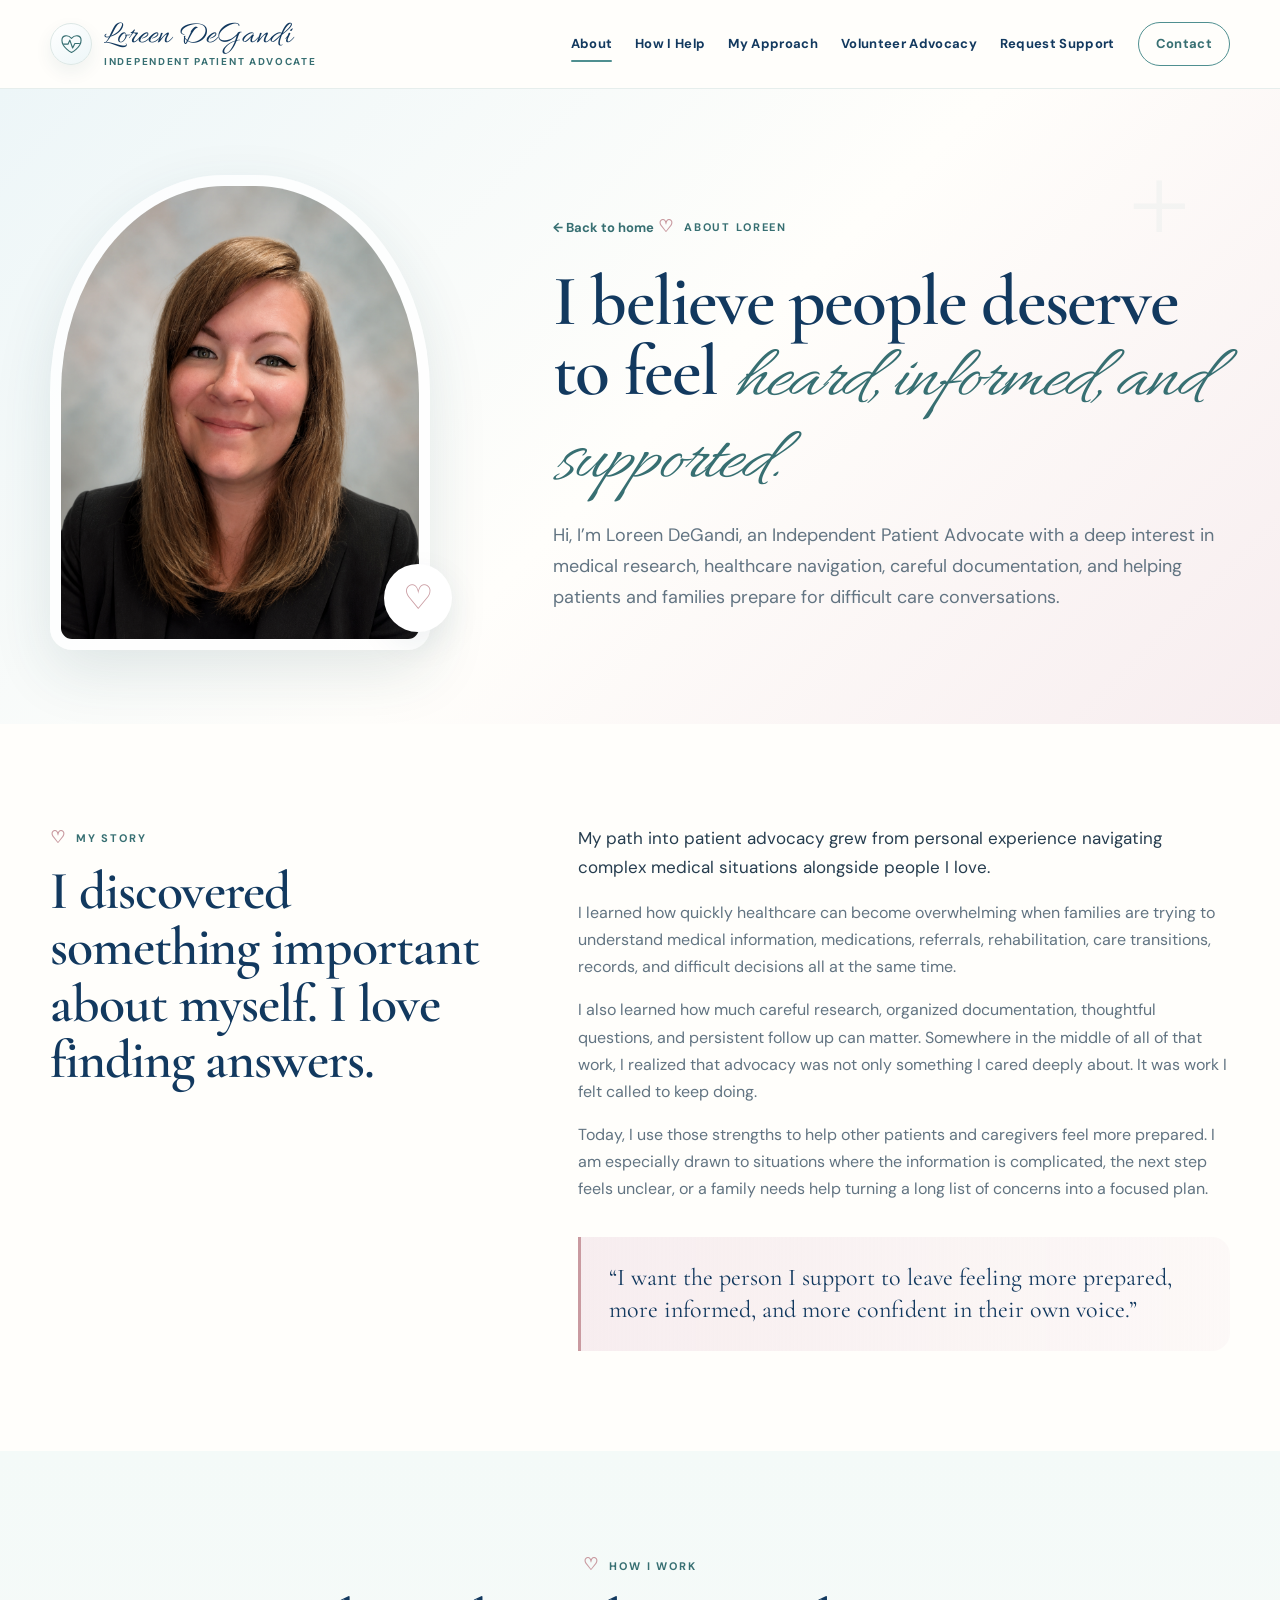
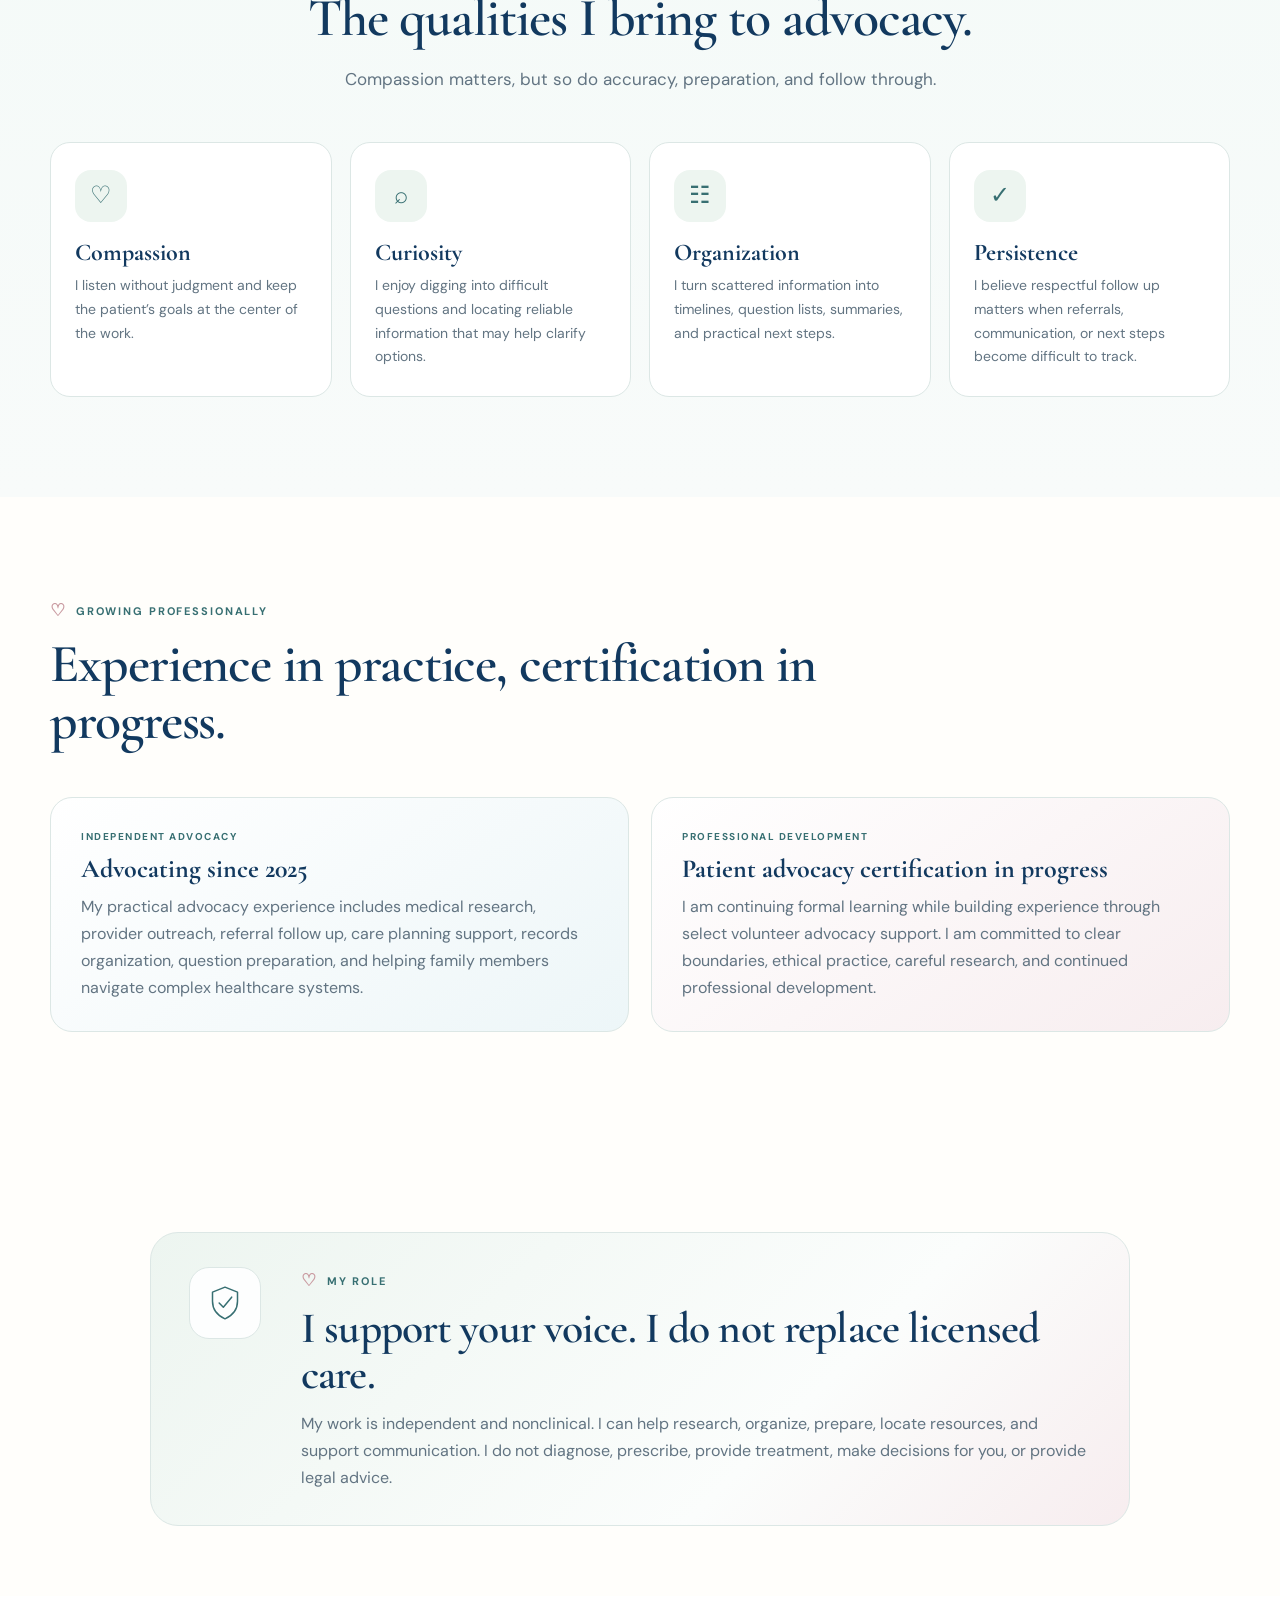
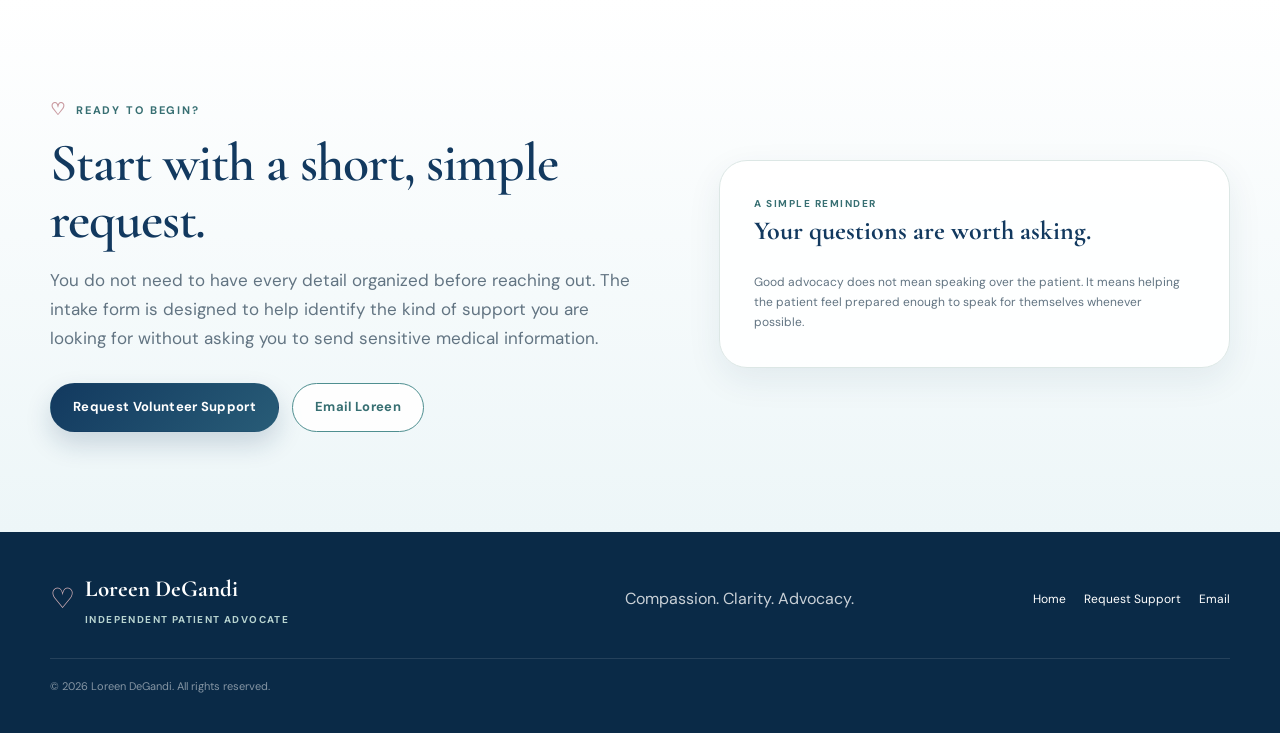
==== commit afbf647c: "Add files via upload" ====
--- a/about.html
+++ b/about.html
@@ -3,12 +3,13 @@
 <head>
   <meta charset="UTF-8" />
   <meta name="viewport" content="width=device-width, initial-scale=1.0" />
-  <meta name="description" content="Meet Loreen DeGandi, an Independent Patient Advocate offering compassionate, nonclinical support for patients and caregivers." />
+  <meta name="description" content="Meet Loreen DeGandi, an Independent Patient Advocate focused on compassionate research, organization, preparation, and healthcare navigation support." />
+  <meta name="theme-color" content="#f7fbfa" />
   <title>About Loreen | Independent Patient Advocate</title>
   <link rel="preconnect" href="https://fonts.googleapis.com">
   <link rel="preconnect" href="https://fonts.gstatic.com" crossorigin>
-  <link href="https://fonts.googleapis.com/css2?family=DM+Sans:wght@400;500;600;700&family=Playfair+Display:wght@500;600&display=swap" rel="stylesheet">
-  <link rel="stylesheet" href="styles.css?v=6" />
+  <link href="https://fonts.googleapis.com/css2?family=Allura&family=Cormorant+Garamond:wght@500;600;700&family=DM+Sans:wght@400;500;600;700&display=swap" rel="stylesheet">
+  <link rel="stylesheet" href="styles.css?v=4" />
 </head>
 <body>
   <a class="skip-link" href="#main">Skip to content</a>
@@ -16,14 +17,10 @@
   <header class="site-header">
     <div class="container nav-wrap">
       <a class="brand" href="index.html" aria-label="Loreen DeGandi home">
-        <span class="brand-name">Loreen DeGandi</span>
-        <span class="brand-role">Independent Patient Advocate</span>
+        <span class="brand-symbol" aria-hidden="true"><svg viewBox="0 0 48 48"><path d="M24 40S7 31 7 18c0-8 10-11 17-3 7-8 17-5 17 3 0 13-17 22-17 22Z"/><path d="M10 25h8l3-7 5 14 4-8h8"/></svg></span>
+        <span class="brand-text"><span class="brand-name">Loreen DeGandi</span><span class="brand-role">Independent Patient Advocate</span></span>
       </a>
-
-      <button class="menu-toggle" aria-label="Open navigation" aria-expanded="false" aria-controls="site-nav">
-        <span></span><span></span><span></span>
-      </button>
-
+      <button class="menu-toggle" type="button" aria-label="Open navigation" aria-expanded="false" aria-controls="site-nav"><span></span><span></span><span></span></button>
       <nav id="site-nav" class="site-nav" aria-label="Primary navigation">
         <a href="about.html" aria-current="page">About</a>
         <a href="index.html#services">How I Help</a>
@@ -36,130 +33,109 @@
   </header>
 
   <main id="main">
-    <section class="about-hero">
-      <div class="floral floral-one" aria-hidden="true">
-        <svg viewBox="0 0 220 220" role="img">
-          <path d="M29 199c48-75 82-103 159-166" />
-          <path d="M66 151c-19-4-34-19-37-38 20-2 38 7 47 24" />
-          <path d="M107 108c-10-19-7-40 7-55 15 15 19 36 10 56" />
-          <path d="M147 73c1-18 12-35 29-43 7 19 1 39-15 51" />
-          <circle cx="160" cy="68" r="7" />
-          <circle cx="122" cy="105" r="6" />
-          <circle cx="77" cy="143" r="5" />
-        </svg>
-      </div>
+    <section class="page-hero">
       <div class="container about-hero-grid">
-        <div class="about-portrait-card">
-          <div class="portrait-frame portrait-frame--photo">
-            <div class="portrait-botanical large" aria-hidden="true">❀</div>
-            <img class="portrait-photo portrait-photo-large" src="loreen-headshot.png" alt="Professional headshot of Loreen DeGandi" />
-          </div>
-          <p class="portrait-caption"><strong>Loreen DeGandi</strong><span>Independent Patient Advocate</span></p>
+        <div class="about-portrait">
+          <img src="loreen-headshot.png" alt="Professional headshot of Loreen DeGandi" />
         </div>
-        <div class="about-hero-copy">
+        <div>
           <a class="back-link" href="index.html">← Back to home</a>
           <span class="section-kicker">About Loreen</span>
-          <h1>I believe people deserve to feel heard, informed, and supported.</h1>
-          <p class="about-hero-lead">Hi, I’m <strong>Loreen DeGandi</strong>, an Independent Patient Advocate with a deep passion for helping patients and families feel more prepared throughout their healthcare journey.</p>
-          <p>My path into patient advocacy grew from personal experience navigating complex medical situations alongside people I love. I learned how overwhelming healthcare can become when families are trying to understand diagnoses, medications, treatment options, medical records, care transitions, insurance systems, and difficult decisions all at the same time.</p>
+          <h1>I believe people deserve to feel <em>heard, informed, and supported.</em></h1>
+          <p>Hi, I’m Loreen DeGandi, an Independent Patient Advocate with a deep interest in medical research, healthcare navigation, careful documentation, and helping patients and families prepare for difficult care conversations.</p>
         </div>
       </div>
     </section>
 
-    <section class="section story-section">
+    <section class="section">
       <div class="container story-grid">
-        <div class="story-heading">
+        <div>
           <span class="section-kicker">My Story</span>
-          <h2>I discovered something important about myself: I love finding answers.</h2>
+          <h2>I discovered something important about myself. I love finding answers.</h2>
         </div>
         <div class="story-copy">
-          <p>I am naturally drawn to research, organization, resource finding, and asking thoughtful questions. I enjoy taking complicated information and turning it into something that feels understandable and manageable.</p>
-          <p>Most importantly, I care deeply about making sure people feel listened to and included in conversations about their own care or the care of someone they love.</p>
-          <blockquote class="story-quote">Advocacy has taught me that sometimes the most meaningful support is simply having another person beside you who is willing to listen carefully, help organize the pieces, research the questions you do not know how to ask yet, and remind you that your concerns deserve to be taken seriously.</blockquote>
+          <p class="large-copy">My path into patient advocacy grew from personal experience navigating complex medical situations alongside people I love.</p>
+          <p>I learned how quickly healthcare can become overwhelming when families are trying to understand medical information, medications, referrals, rehabilitation, care transitions, records, and difficult decisions all at the same time.</p>
+          <p>I also learned how much careful research, organized documentation, thoughtful questions, and persistent follow up can matter. Somewhere in the middle of all of that work, I realized that advocacy was not only something I cared deeply about. It was work I felt called to keep doing.</p>
+          <p>Today, I use those strengths to help other patients and caregivers feel more prepared. I am especially drawn to situations where the information is complicated, the next step feels unclear, or a family needs help turning a long list of concerns into a focused plan.</p>
+          <blockquote>“I want the person I support to leave feeling more prepared, more informed, and more confident in their own voice.”</blockquote>
         </div>
       </div>
     </section>
 
-    <section class="section values-section">
+    <section class="section services">
       <div class="container">
         <div class="section-heading centered">
-          <span class="section-kicker">My Approach</span>
-          <h2>Compassionate, thorough, collaborative, and patient centered.</h2>
+          <span class="section-kicker">How I Work</span>
+          <h2>The qualities I bring to advocacy.</h2>
+          <p>Compassion matters, but so do accuracy, preparation, and follow through.</p>
         </div>
-        <div class="about-values-grid">
-          <article class="about-value sage-card">
-            <span>01</span>
-            <h3>Listen carefully</h3>
-            <p>Your concerns, priorities, and goals come first. Advocacy begins with understanding what matters to you.</p>
+        <div class="values-grid">
+          <article class="value-card"><span aria-hidden="true">♡</span><h3>Compassion</h3><p>I listen without judgment and keep the patient’s goals at the center of the work.</p></article>
+          <article class="value-card"><span aria-hidden="true">⌕</span><h3>Curiosity</h3><p>I enjoy digging into difficult questions and locating reliable information that may help clarify options.</p></article>
+          <article class="value-card"><span aria-hidden="true">☷</span><h3>Organization</h3><p>I turn scattered information into timelines, question lists, summaries, and practical next steps.</p></article>
+          <article class="value-card"><span aria-hidden="true">✓</span><h3>Persistence</h3><p>I believe respectful follow up matters when referrals, communication, or next steps become difficult to track.</p></article>
+        </div>
+      </div>
+    </section>
+
+    <section class="section">
+      <div class="container">
+        <div class="section-heading">
+          <span class="section-kicker">Growing Professionally</span>
+          <h2>Experience in practice, certification in progress.</h2>
+        </div>
+        <div class="credential-panel">
+          <article class="credential-box">
+            <span class="small-label">Independent Advocacy</span>
+            <h3>Advocating since 2025</h3>
+            <p>My practical advocacy experience includes medical research, provider outreach, referral follow up, care planning support, records organization, question preparation, and helping family members navigate complex healthcare systems.</p>
           </article>
-          <article class="about-value blue-card">
-            <span>02</span>
-            <h3>Research thoughtfully</h3>
-            <p>I help locate reputable information and organize it so the questions and possibilities are easier to understand.</p>
-          </article>
-          <article class="about-value rose-card">
-            <span>03</span>
-            <h3>Prepare clearly</h3>
-            <p>Questions, timelines, medication lists, resources, and next steps become more useful when they are easy to navigate.</p>
-          </article>
-          <article class="about-value cream-card">
-            <span>04</span>
-            <h3>Protect your voice</h3>
-            <p>You remain in control of your decisions. My role is to help you feel more prepared to participate in your care.</p>
+          <article class="credential-box">
+            <span class="small-label">Professional Development</span>
+            <h3>Patient advocacy certification in progress</h3>
+            <p>I am continuing formal learning while building experience through select volunteer advocacy support. I am committed to clear boundaries, ethical practice, careful research, and continued professional development.</p>
           </article>
         </div>
       </div>
     </section>
 
-    <section class="section today-section">
-      <div class="container today-grid">
-        <div class="today-card">
-          <span class="section-kicker">Where I Am Today</span>
-          <h2>Building this work thoughtfully and ethically.</h2>
-          <p>I am currently building hands on experience through <strong>volunteer patient advocacy</strong> while continuing my education and working toward professional patient advocacy certification.</p>
-          <p>This stage of my journey matters deeply to me. I want to build my advocacy practice with care, strong boundaries, and respect for the responsibility that comes with supporting people during vulnerable moments in their lives.</p>
-        </div>
-        <div class="boundary-mini">
-          <div class="mini-flower" aria-hidden="true">❀</div>
-          <h3>What my role is</h3>
-          <p>I help patients and families become more organized, informed, prepared, and confident when navigating care.</p>
-          <h3>What my role is not</h3>
-          <p>I do not diagnose medical conditions, prescribe treatment, replace licensed healthcare professionals, or provide legal advice.</p>
+    <section class="section boundaries">
+      <div class="container boundary-card">
+        <div class="boundary-icon" aria-hidden="true"><svg viewBox="0 0 48 48"><path d="M24 5 39 11v11c0 10-6 17-15 21C15 39 9 32 9 22V11Z"/><path d="M17 24l5 5 10-12"/></svg></div>
+        <div>
+          <span class="section-kicker">My Role</span>
+          <h2>I support your voice. I do not replace licensed care.</h2>
+          <p>My work is independent and nonclinical. I can help research, organize, prepare, locate resources, and support communication. I do not diagnose, prescribe, provide treatment, make decisions for you, or provide legal advice.</p>
         </div>
       </div>
     </section>
 
-    <section class="section why-section">
-      <div class="container why-card">
-        <div class="why-copy">
-          <span class="section-kicker">Why This Matters to Me</span>
-          <h2>Healthcare can feel frightening and confusing, especially when someone you love is sick.</h2>
-          <p>No one should feel like they have to understand everything alone.</p>
-          <p>Sometimes you need someone who will sit beside you, look through the information with you, help you find the right questions, and keep searching when the path forward is unclear.</p>
-          <p class="why-signoff"><strong>That is the kind of advocate I hope to be.</strong></p>
+    <section class="section contact">
+      <div class="container contact-grid">
+        <div class="contact-copy">
+          <span class="section-kicker">Ready to Begin?</span>
+          <h2>Start with a short, simple request.</h2>
+          <p>You do not need to have every detail organized before reaching out. The intake form is designed to help identify the kind of support you are looking for without asking you to send sensitive medical information.</p>
+          <div class="contact-actions"><a class="button button-primary" href="intake.html">Request Volunteer Support</a><a class="button button-secondary" href="mailto:loreendegandi.advocacy@outlook.com">Email Loreen</a></div>
         </div>
-        <div class="why-cta">
-          <span class="mini-flower" aria-hidden="true">❀</span>
-          <h3>Need a little help finding the next step?</h3>
-          <p>I am currently considering select volunteer advocacy requests.</p>
-          <a class="button button-primary" href="intake.html">Request volunteer support</a>
-          <a class="text-link" href="mailto:loreendegandi.advocacy@outlook.com">loreendegandi.advocacy@outlook.com</a>
-        </div>
+        <aside class="contact-card">
+          <span class="small-label">A simple reminder</span>
+          <h3>Your questions are worth asking.</h3>
+          <p>Good advocacy does not mean speaking over the patient. It means helping the patient feel prepared enough to speak for themselves whenever possible.</p>
+        </aside>
       </div>
     </section>
   </main>
 
   <footer class="site-footer">
     <div class="container footer-grid">
-      <div>
-        <strong>Loreen DeGandi</strong>
-        <span>Independent Patient Advocate</span>
-      </div>
-      <p>Compassionate support beyond the diagnosis.</p>
+      <div class="footer-brand"><span class="footer-heart" aria-hidden="true">♡</span><div><strong>Loreen DeGandi</strong><span>Independent Patient Advocate</span></div></div>
+      <p>Compassion. Clarity. Advocacy.</p>
+      <nav class="footer-nav" aria-label="Footer navigation"><a href="index.html">Home</a><a href="intake.html">Request Support</a><a href="mailto:loreendegandi.advocacy@outlook.com">Email</a></nav>
       <p class="copyright">© <span id="year"></span> Loreen DeGandi. All rights reserved.</p>
     </div>
   </footer>
-
-  <script src="script.js?v=6"></script>
+  <script src="script.js?v=4"></script>
 </body>
 </html>
--- a/styles.css
+++ b/styles.css
@@ -1,1176 +1,1166 @@
 :root {
-  --sage: #a9bda9;
-  --sage-deep: #6f8874;
-  --sage-pale: #e8f0e8;
-  --blue: #c8dced;
-  --blue-deep: #6f8fa8;
-  --blue-pale: #eef5fa;
-  --rose: #d8b2b8;
-  --rose-deep: #a67882;
-  --rose-pale: #f5e9eb;
-  --cream: #fbf8f2;
-  --paper: #fffdf9;
-  --charcoal: #49504c;
-  --muted: #707a74;
-  --line: rgba(83, 103, 90, 0.16);
-  --shadow: 0 18px 50px rgba(70, 90, 79, 0.10);
-  --radius-lg: 30px;
+  --navy: #12395f;
+  --navy-deep: #0a2a47;
+  --teal: #4f8f90;
+  --teal-dark: #376f72;
+  --sage: #9bb7a8;
+  --sage-pale: #edf5f0;
+  --rose: #c99aa0;
+  --rose-pale: #f7edef;
+  --blue-pale: #edf6f8;
+  --cream: #fbf8f1;
+  --paper: #fffefb;
+  --white: #ffffff;
+  --ink: #263d4f;
+  --muted: #627482;
+  --line: #dce7e5;
+  --line-strong: #cadbd7;
+  --shadow: 0 22px 60px rgba(31, 70, 84, .12);
+  --shadow-soft: 0 12px 34px rgba(31, 70, 84, .08);
+  --radius-lg: 28px;
   --radius-md: 20px;
-  --radius-sm: 14px;
 }
 
 * { box-sizing: border-box; }
 html { scroll-behavior: smooth; }
 body {
   margin: 0;
-  font-family: "DM Sans", sans-serif;
-  color: var(--charcoal);
-  background: var(--cream);
+  color: var(--ink);
+  background: var(--paper);
+  font-family: "DM Sans", Arial, sans-serif;
   line-height: 1.7;
-}
-
+  -webkit-font-smoothing: antialiased;
+}
+body.menu-open { overflow: hidden; }
+img { max-width: 100%; display: block; }
 a { color: inherit; }
-img, svg { max-width: 100%; }
-button, input, textarea { font: inherit; }
+button, input, textarea, select { font: inherit; }
+svg { display: block; }
+
+.container {
+  width: min(1180px, calc(100% - 40px));
+  margin: 0 auto;
+}
 
 .skip-link {
-  position: absolute;
-  left: -9999px;
-  top: 0;
-  background: var(--charcoal);
+  position: fixed;
+  left: 18px;
+  top: -70px;
+  z-index: 10000;
+  padding: 11px 15px;
+  border-radius: 0 0 10px 10px;
+  background: var(--navy-deep);
   color: white;
-  padding: .7rem 1rem;
-  z-index: 9999;
-}
-.skip-link:focus { left: 1rem; top: 1rem; }
-
-.container {
-  width: min(1120px, calc(100% - 40px));
-  margin: 0 auto;
-}
+  text-decoration: none;
+}
+.skip-link:focus { top: 0; }
 
 .site-header {
   position: sticky;
   top: 0;
-  z-index: 50;
-  background: rgba(251, 248, 242, .90);
-  backdrop-filter: blur(16px);
-  border-bottom: 1px solid rgba(83, 103, 90, 0.10);
-}
-
+  z-index: 1000;
+  background: rgba(255, 254, 251, .95);
+  border-bottom: 1px solid rgba(79, 143, 144, .14);
+  backdrop-filter: blur(14px);
+}
 .nav-wrap {
-  min-height: 78px;
+  min-height: 88px;
   display: flex;
   align-items: center;
   justify-content: space-between;
-  gap: 30px;
-}
-
+  gap: 24px;
+}
 .brand {
+  display: flex;
+  align-items: center;
+  gap: 12px;
+  min-width: 285px;
   text-decoration: none;
-  display: inline-flex;
-  flex-direction: column;
-  line-height: 1.1;
-}
+}
+.brand-symbol {
+  width: 42px;
+  height: 42px;
+  display: grid;
+  place-items: center;
+  border-radius: 50%;
+  background: linear-gradient(145deg, white, var(--blue-pale));
+  border: 1px solid var(--line);
+  box-shadow: 0 7px 18px rgba(31, 70, 84, .07);
+}
+.brand-symbol svg {
+  width: 27px;
+  height: 27px;
+  fill: none;
+  stroke: var(--teal-dark);
+  stroke-width: 2;
+  stroke-linecap: round;
+  stroke-linejoin: round;
+}
+.brand-text { display: grid; line-height: 1; }
 .brand-name {
-  font-family: "Playfair Display", serif;
-  font-size: 1.28rem;
-  color: var(--sage-deep);
+  font-family: "Allura", cursive;
+  color: var(--navy);
+  font-size: 32px;
+  line-height: .95;
 }
 .brand-role {
-  margin-top: 5px;
-  font-size: .72rem;
-  letter-spacing: .11em;
+  margin-top: 6px;
+  color: var(--teal-dark);
+  font-size: 10px;
+  font-weight: 700;
+  letter-spacing: .17em;
   text-transform: uppercase;
-  color: var(--muted);
-}
-
-.site-nav { display: flex; align-items: center; gap: 24px; }
+}
+.site-nav {
+  display: flex;
+  align-items: center;
+  gap: 23px;
+}
 .site-nav a {
+  position: relative;
+  color: var(--navy);
+  font-size: 13px;
+  font-weight: 700;
+  letter-spacing: .025em;
   text-decoration: none;
-  font-size: .92rem;
-  color: var(--charcoal);
-}
-.site-nav a:hover { color: var(--sage-deep); }
-.nav-cta {
-  padding: 10px 16px;
+}
+.site-nav a:not(.nav-cta)::after {
+  content: "";
+  position: absolute;
+  left: 0;
+  right: 100%;
+  bottom: -7px;
+  height: 2px;
+  border-radius: 2px;
+  background: var(--teal);
+  transition: right .2s ease;
+}
+.site-nav a:hover::after,
+.site-nav a:focus-visible::after,
+.site-nav a[aria-current="page"]::after { right: 0; }
+.site-nav .nav-cta {
+  padding: 10px 17px;
+  border: 1.5px solid var(--teal);
   border-radius: 999px;
-  background: var(--rose-pale);
-  border: 1px solid rgba(166, 120, 130, .2);
-}
-
+  color: var(--teal-dark);
+}
+.site-nav .nav-cta:hover { background: var(--blue-pale); }
 .menu-toggle {
   display: none;
+  width: 44px;
+  height: 44px;
+  border: 0;
   background: transparent;
-  border: 0;
-  padding: 8px;
+  padding: 10px;
+  cursor: pointer;
 }
 .menu-toggle span {
   display: block;
-  width: 24px;
   height: 2px;
-  background: var(--charcoal);
   margin: 5px 0;
+  border-radius: 2px;
+  background: var(--navy);
 }
 
 .hero {
   position: relative;
   overflow: hidden;
-  padding: 110px 0 100px;
+  isolation: isolate;
   background:
-    radial-gradient(circle at 82% 18%, rgba(200, 220, 237, .65), transparent 22%),
-    radial-gradient(circle at 14% 80%, rgba(216, 178, 184, .34), transparent 22%),
-    linear-gradient(145deg, #fbf8f2 0%, #f7faf7 55%, #f8f4f2 100%);
-}
-
-.hero::after {
-  content: "";
-  position: absolute;
-  inset: auto 0 0;
-  height: 100px;
-  background: linear-gradient(to bottom, transparent, rgba(255,255,255,.35));
-  pointer-events: none;
-}
-
+    radial-gradient(circle at 12% 20%, rgba(155,183,168,.16), transparent 27%),
+    radial-gradient(circle at 86% 20%, rgba(201,154,160,.13), transparent 25%),
+    linear-gradient(180deg, #fffefb 0%, #fbfdfc 72%, #f4faf8 100%);
+}
 .hero-grid {
-  display: grid;
-  grid-template-columns: 1.2fr .8fr;
-  gap: 74px;
-  align-items: center;
-  position: relative;
-  z-index: 2;
-}
-
-.eyebrow, .section-kicker {
-  display: inline-block;
+  min-height: 700px;
+  display: grid;
+  grid-template-columns: 1.04fr .96fr;
+  align-items: center;
+  gap: 68px;
+  padding-top: 74px;
+  padding-bottom: 74px;
+  position: relative;
+  z-index: 4;
+}
+.hero-copy { max-width: 670px; }
+.eyebrow {
+  display: inline-flex;
+  align-items: center;
+  gap: 9px;
+  margin-bottom: 18px;
+  color: var(--teal-dark);
+  font-size: 12px;
+  font-weight: 700;
+  letter-spacing: .13em;
   text-transform: uppercase;
-  letter-spacing: .16em;
-  font-size: .74rem;
-  font-weight: 700;
-  color: var(--rose-deep);
-}
-
-.hero h1, .section-heading h2, .approach-panel h2, .volunteer h2, .boundary-card h2, .contact h2 {
-  font-family: "Playfair Display", serif;
-  font-weight: 500;
-  line-height: 1.12;
-  color: #3f4d44;
-}
-
-.hero h1 {
-  font-size: clamp(3rem, 6vw, 5.7rem);
-  max-width: 900px;
-  margin: 18px 0 24px;
-  letter-spacing: -.035em;
-}
-.hero h1 em { color: var(--sage-deep); font-style: italic; }
+}
+.eyebrow-icon {
+  font-family: Georgia, serif;
+  font-size: 22px;
+  color: var(--rose);
+  line-height: 1;
+}
+h1, h2, h3, p { margin-top: 0; }
+h1, h2, h3 { color: var(--navy); }
+h1, h2 { font-family: "Cormorant Garamond", Georgia, serif; }
+h1 {
+  max-width: 720px;
+  margin-bottom: 24px;
+  font-size: clamp(50px, 5.6vw, 78px);
+  font-weight: 600;
+  line-height: .98;
+  letter-spacing: -.025em;
+}
+h1 em {
+  display: block;
+  margin-top: 10px;
+  color: var(--teal-dark);
+  font-family: "Allura", cursive;
+  font-size: 1.04em;
+  font-weight: 400;
+  line-height: 1;
+}
 .hero-lead {
-  max-width: 690px;
-  font-size: 1.15rem;
+  max-width: 625px;
+  margin-bottom: 0;
   color: var(--muted);
-  margin-bottom: 34px;
-}
-.hero-actions { display: flex; gap: 14px; flex-wrap: wrap; }
-.hero-note { margin-top: 22px; font-size: .87rem; color: var(--muted); }
-
+  font-size: 18px;
+  line-height: 1.82;
+}
+.hero-actions, .contact-actions, .intake-submit-row {
+  display: flex;
+  flex-wrap: wrap;
+  gap: 13px;
+  margin-top: 30px;
+}
 .button {
   display: inline-flex;
   align-items: center;
   justify-content: center;
-  min-height: 50px;
-  padding: 0 22px;
+  min-height: 49px;
+  padding: 12px 22px;
   border-radius: 999px;
+  border: 1.5px solid transparent;
   text-decoration: none;
-  border: 1px solid transparent;
+  font-size: 13px;
+  font-weight: 700;
+  letter-spacing: .025em;
   cursor: pointer;
-  font-weight: 700;
   transition: transform .2s ease, box-shadow .2s ease, background .2s ease;
 }
 .button:hover { transform: translateY(-2px); }
 .button-primary {
   color: white;
-  background: var(--sage-deep);
-  box-shadow: 0 12px 28px rgba(111, 136, 116, .22);
-}
-.button-primary:hover { background: #607965; }
+  background: linear-gradient(135deg, var(--navy), #285c77);
+  box-shadow: 0 12px 26px rgba(18,57,95,.18);
+}
 .button-secondary {
-  background: rgba(255,255,255,.62);
-  border-color: rgba(111, 136, 116, .28);
-  color: var(--sage-deep);
-}
-
-.hero-card {
-  position: relative;
-  background: rgba(255, 253, 249, .82);
-  border: 1px solid rgba(111, 136, 116, .15);
-  border-radius: 38px;
-  padding: 42px 38px;
+  color: var(--teal-dark);
+  background: rgba(255,255,255,.9);
+  border-color: var(--teal);
+}
+.button-light {
+  color: var(--navy);
+  background: white;
+  box-shadow: 0 12px 28px rgba(10,42,71,.14);
+}
+.trust-chips {
+  display: flex;
+  flex-wrap: wrap;
+  gap: 9px;
+  margin-top: 28px;
+}
+.trust-chips span {
+  padding: 8px 11px;
+  border: 1px solid var(--line);
+  border-radius: 999px;
+  background: rgba(255,255,255,.82);
+  color: #637582;
+  font-size: 11px;
+}
+.trust-chips strong { color: var(--navy); }
+
+.hero-visual {
+  position: relative;
+  min-height: 560px;
+  display: grid;
+  align-content: center;
+  justify-items: center;
+}
+.portrait-card {
+  position: relative;
+  width: min(425px, 92%);
+  aspect-ratio: 4 / 5;
+  padding: 13px;
+  border: 1px solid rgba(79,143,144,.19);
+  border-radius: 49% 49% 24px 24px;
+  background: linear-gradient(145deg, rgba(255,255,255,.97), rgba(237,246,248,.9));
   box-shadow: var(--shadow);
-  backdrop-filter: blur(10px);
-}
-.hero-card::before {
+}
+.portrait-card img {
+  width: 100%;
+  height: 100%;
+  object-fit: cover;
+  object-position: center 25%;
+  border-radius: 48% 48% 18px 18px;
+}
+.portrait-card::before,
+.portrait-card::after {
   content: "";
   position: absolute;
-  width: 115px;
-  height: 115px;
-  right: -22px;
+  z-index: -1;
+  border: 1px solid rgba(79,143,144,.18);
+  border-radius: 49% 49% 24px 24px;
+}
+.portrait-card::before { inset: -14px 22px 22px -14px; }
+.portrait-card::after { inset: 22px -17px -13px 20px; }
+.portrait-accent {
+  position: absolute;
+  z-index: -2;
+  border-radius: 50%;
+  filter: blur(1px);
+}
+.portrait-accent-one {
+  width: 210px;
+  height: 210px;
+  right: -75px;
+  top: -25px;
+  background: radial-gradient(circle, rgba(201,154,160,.2), rgba(201,154,160,0) 70%);
+}
+.portrait-accent-two {
+  width: 240px;
+  height: 240px;
+  left: -90px;
+  bottom: -45px;
+  background: radial-gradient(circle, rgba(155,183,168,.22), rgba(155,183,168,0) 70%);
+}
+.portrait-badge {
+  position: absolute;
+  right: -45px;
+  bottom: 54px;
+  display: flex;
+  align-items: center;
+  gap: 11px;
+  width: 235px;
+  padding: 13px 16px;
+  border: 1px solid var(--line);
+  border-radius: 17px;
+  background: rgba(255,255,255,.95);
+  box-shadow: var(--shadow-soft);
+}
+.badge-icon {
+  flex: 0 0 42px;
+  width: 42px;
+  height: 42px;
+  display: grid;
+  place-items: center;
+  border-radius: 50%;
+  background: var(--blue-pale);
+}
+.badge-icon svg {
+  width: 25px;
+  height: 25px;
+  fill: none;
+  stroke: var(--teal-dark);
+  stroke-width: 2;
+  stroke-linecap: round;
+  stroke-linejoin: round;
+}
+.portrait-badge strong,
+.portrait-badge small { display: block; }
+.portrait-badge strong { color: var(--navy); font-size: 13px; }
+.portrait-badge small { color: var(--teal-dark); font-size: 12px; }
+.portrait-signature {
+  margin: 24px 0 0;
+  color: var(--teal-dark);
+  font-family: "Allura", cursive;
+  font-size: 29px;
+  text-align: center;
+}
+
+.watercolor, .medical-doodle, .medical-plus, .botanical {
+  position: absolute;
+  pointer-events: none;
+}
+.watercolor { z-index: 0; }
+.wash-one {
+  width: 360px;
+  height: 500px;
+  left: -190px;
+  top: 110px;
+  border-radius: 52% 48% 44% 56%;
+  background:
+    radial-gradient(circle at 63% 34%, rgba(155,183,168,.33), transparent 40%),
+    radial-gradient(circle at 55% 65%, rgba(237,246,248,.9), transparent 54%);
+  transform: rotate(-8deg);
+}
+.wash-two {
+  width: 420px;
+  height: 330px;
+  right: -170px;
+  bottom: -85px;
+  border-radius: 50%;
+  background: radial-gradient(circle at 30% 30%, rgba(201,154,160,.18), transparent 65%);
+}
+.medical-doodle {
+  z-index: 1;
+  opacity: .13;
+}
+.medical-doodle svg {
+  width: 100%;
+  height: 100%;
+  fill: none;
+  stroke: var(--teal-dark);
+  stroke-width: 1.7;
+  stroke-linecap: round;
+  stroke-linejoin: round;
+}
+.doodle-heart { width: 76px; height: 76px; left: 4%; top: 16%; transform: rotate(-8deg); }
+.doodle-stethoscope { width: 94px; height: 94px; right: 4%; top: 44%; transform: rotate(7deg); }
+.doodle-chat { width: 72px; height: 72px; left: 46%; bottom: 7%; transform: rotate(5deg); }
+.medical-plus {
+  z-index: 1;
+  color: var(--teal);
+  font-family: Georgia, serif;
+  font-size: 35px;
+  opacity: .13;
+}
+.plus-one { left: 2%; bottom: 14%; }
+.plus-two { right: 12%; top: 14%; font-size: 26px; }
+.plus-three { right: 2%; bottom: 18%; font-size: 23px; }
+.botanical { z-index: 1; opacity: .5; }
+.botanical svg { width: 100%; height: 100%; overflow: visible; }
+.botanical path { fill: rgba(155,183,168,.14); stroke: rgba(79,143,144,.45); stroke-width: 1.4; }
+.botanical path:first-child { fill: none; }
+.botanical-top { width: 290px; height: 235px; right: -18px; top: 0; }
+
+.advocacy-ribbon {
+  position: relative;
+  z-index: 7;
+  border-top: 1px solid var(--line);
+  border-bottom: 1px solid var(--line);
+  background: linear-gradient(90deg, #f3f8f4, #fbfdfc 45%, #f8f2f3);
+}
+.ribbon-grid {
+  min-height: 130px;
+  display: grid;
+  grid-template-columns: repeat(4, 1fr);
+  align-items: center;
+}
+.ribbon-item {
+  min-height: 72px;
+  display: flex;
+  align-items: center;
+  gap: 13px;
+  padding: 12px 22px;
+  border-right: 1px solid var(--line);
+}
+.ribbon-item:last-child { border-right: 0; }
+.ribbon-icon {
+  flex: 0 0 44px;
+  width: 44px;
+  height: 44px;
+  display: grid;
+  place-items: center;
+  border: 1px solid var(--line);
+  border-radius: 50%;
+  background: white;
+  box-shadow: 0 7px 18px rgba(31,70,84,.05);
+}
+.ribbon-icon svg {
+  width: 25px;
+  height: 25px;
+  fill: none;
+  stroke: var(--teal-dark);
+  stroke-width: 2;
+  stroke-linecap: round;
+  stroke-linejoin: round;
+}
+.ribbon-item strong, .ribbon-item small { display: block; }
+.ribbon-item strong { color: var(--navy); font-family: "Cormorant Garamond", serif; font-size: 21px; line-height: 1.1; }
+.ribbon-item small { margin-top: 3px; color: var(--muted); font-size: 11px; line-height: 1.35; }
+
+.section { position: relative; padding: 100px 0; }
+.section-kicker {
+  display: inline-flex;
+  align-items: center;
+  gap: 9px;
+  margin-bottom: 10px;
+  color: var(--teal-dark);
+  font-size: 11px;
+  font-weight: 700;
+  letter-spacing: .17em;
+  text-transform: uppercase;
+}
+.section-kicker::before {
+  content: "♡";
+  color: var(--rose);
+  font-family: Georgia, serif;
+  font-size: 17px;
+}
+.section-kicker.light { color: #e7f2ef; }
+.section-kicker.light::before { color: #f7dfe3; }
+.section-heading { max-width: 780px; margin-bottom: 48px; }
+.section-heading.centered { margin-left: auto; margin-right: auto; text-align: center; }
+.section-heading.narrow { max-width: 700px; }
+h2 {
+  margin-bottom: 18px;
+  font-size: clamp(38px, 4.2vw, 56px);
+  font-weight: 600;
+  line-height: 1.05;
+  letter-spacing: -.02em;
+}
+h3 {
+  font-family: "Cormorant Garamond", Georgia, serif;
+  font-size: 26px;
+  line-height: 1.1;
+}
+.section-heading p, .large-copy { color: var(--muted); font-size: 17px; }
+.text-link {
+  display: inline-flex;
+  align-items: center;
+  gap: 7px;
+  color: var(--teal-dark);
+  font-weight: 700;
+  text-decoration: none;
+}
+.text-link:hover span { transform: translateX(3px); }
+.text-link span { transition: transform .2s ease; }
+
+.intro { background: var(--paper); }
+.intro-grid {
+  display: grid;
+  grid-template-columns: .82fr 1.18fr;
+  gap: 85px;
+  align-items: start;
+}
+.intro-heading { position: sticky; top: 125px; }
+.intro-copy { padding-top: 12px; }
+.intro-copy p { color: var(--muted); }
+.intro-copy .large-copy { color: var(--ink); font-size: 19px; }
+blockquote {
+  margin: 34px 0 0;
+  padding: 25px 28px;
+  border-left: 3px solid var(--rose);
+  border-radius: 0 18px 18px 0;
+  background: linear-gradient(90deg, var(--rose-pale), rgba(247,237,239,.3));
+  color: var(--navy);
+  font-family: "Cormorant Garamond", serif;
+  font-size: 24px;
+  line-height: 1.35;
+}
+
+.services {
+  overflow: hidden;
+  background: linear-gradient(180deg, #f4faf8 0%, #f8fbfa 100%);
+}
+.section-symbols {
+  position: absolute;
+  right: 5%;
+  top: 48px;
+  display: flex;
+  gap: 14px;
+  color: var(--teal);
+  opacity: .12;
+  font-family: Georgia, serif;
+  font-size: 34px;
+}
+.services-grid {
+  display: grid;
+  grid-template-columns: repeat(4, 1fr);
+  gap: 18px;
+}
+.service-card {
+  position: relative;
+  min-height: 280px;
+  padding: 27px 24px;
+  overflow: hidden;
+  border: 1px solid var(--line);
+  border-radius: var(--radius-md);
+  background: rgba(255,255,255,.9);
+  box-shadow: 0 8px 24px rgba(31,70,84,.04);
+  transition: transform .2s ease, box-shadow .2s ease, border-color .2s ease;
+}
+.service-card::after {
+  content: "+";
+  position: absolute;
+  right: 16px;
+  bottom: 4px;
+  color: var(--teal);
+  font-family: Georgia, serif;
+  font-size: 56px;
+  opacity: .035;
+}
+.service-card:hover {
+  transform: translateY(-5px);
+  border-color: var(--line-strong);
+  box-shadow: var(--shadow-soft);
+}
+.service-icon {
+  width: 56px;
+  height: 56px;
+  display: grid;
+  place-items: center;
+  margin-bottom: 22px;
+  border-radius: 17px;
+  border: 1px solid var(--line);
+  background: linear-gradient(145deg, white, var(--blue-pale));
+}
+.service-card:nth-child(2n) .service-icon { background: linear-gradient(145deg, white, var(--sage-pale)); }
+.service-card:nth-child(3n) .service-icon { background: linear-gradient(145deg, white, var(--rose-pale)); }
+.service-icon svg {
+  width: 31px;
+  height: 31px;
+  fill: none;
+  stroke: var(--teal-dark);
+  stroke-width: 1.8;
+  stroke-linecap: round;
+  stroke-linejoin: round;
+}
+.service-card h3 { margin-bottom: 11px; }
+.service-card p { margin-bottom: 0; color: var(--muted); font-size: 14px; }
+
+.principles { background: var(--cream); }
+.principles-grid {
+  display: grid;
+  grid-template-columns: .88fr 1.12fr;
+  gap: 80px;
+  align-items: center;
+}
+.principles-copy p { color: var(--muted); font-size: 17px; }
+.principle-list { display: grid; gap: 12px; }
+.principle-list article {
+  display: grid;
+  grid-template-columns: 64px 1fr;
+  gap: 20px;
+  align-items: start;
+  padding: 22px 24px;
+  border: 1px solid rgba(79,143,144,.15);
+  border-radius: 19px;
+  background: rgba(255,255,255,.72);
+}
+.principle-list article > span {
+  width: 50px;
+  height: 50px;
+  display: grid;
+  place-items: center;
+  border-radius: 50%;
+  background: var(--blue-pale);
+  color: var(--teal-dark);
+  font-family: "Cormorant Garamond", serif;
+  font-size: 21px;
+  font-weight: 700;
+}
+.principle-list h3 { margin-bottom: 5px; font-size: 23px; }
+.principle-list p { margin-bottom: 0; color: var(--muted); font-size: 14px; }
+
+.approach { background: white; }
+.approach-steps {
+  display: grid;
+  grid-template-columns: repeat(3, 1fr);
+  gap: 22px;
+  position: relative;
+}
+.approach-steps::before {
+  content: "";
+  position: absolute;
+  left: 15%;
+  right: 15%;
+  top: 54px;
+  height: 1px;
+  background: linear-gradient(90deg, transparent, var(--line-strong), transparent);
+}
+.approach-steps article {
+  position: relative;
+  z-index: 1;
+  padding: 30px 28px 28px;
+  border: 1px solid var(--line);
+  border-radius: var(--radius-md);
+  background: white;
+  text-align: center;
+  box-shadow: 0 8px 24px rgba(31,70,84,.04);
+}
+.step-symbol {
+  width: 68px;
+  height: 68px;
+  display: grid;
+  place-items: center;
+  margin: 0 auto 16px;
+  border-radius: 50%;
+  background: linear-gradient(145deg, var(--blue-pale), white);
+  border: 1px solid var(--line);
+}
+.step-symbol svg {
+  width: 34px;
+  height: 34px;
+  fill: none;
+  stroke: var(--teal-dark);
+  stroke-width: 1.8;
+  stroke-linecap: round;
+  stroke-linejoin: round;
+}
+.step-number {
+  display: block;
+  margin-bottom: 8px;
+  color: var(--rose);
+  font-size: 11px;
+  font-weight: 700;
+  letter-spacing: .16em;
+}
+.approach-steps h3 { margin-bottom: 10px; font-size: 25px; }
+.approach-steps p { margin-bottom: 0; color: var(--muted); font-size: 14px; }
+
+.volunteer { padding-top: 30px; padding-bottom: 30px; }
+.volunteer-card {
+  position: relative;
+  overflow: hidden;
+  display: grid;
+  grid-template-columns: 110px 1.35fr .75fr;
+  gap: 34px;
+  align-items: center;
+  padding: 44px 48px;
+  border-radius: var(--radius-lg);
+  background:
+    radial-gradient(circle at 90% 20%, rgba(255,255,255,.09), transparent 28%),
+    linear-gradient(135deg, var(--navy-deep), #285f70 72%, #4b7f7d);
+  color: white;
+  box-shadow: var(--shadow);
+}
+.volunteer-card::after {
+  content: "+";
+  position: absolute;
+  right: 22px;
   top: -24px;
+  color: white;
+  font-family: Georgia, serif;
+  font-size: 140px;
+  opacity: .035;
+}
+.volunteer-symbol {
+  width: 92px;
+  height: 92px;
+  display: grid;
+  place-items: center;
   border-radius: 50%;
-  background: rgba(216, 178, 184, .25);
-}
-.hero-card-kicker { font-size: .78rem; letter-spacing: .12em; text-transform: uppercase; color: var(--blue-deep); }
-.hero-card h2 { font-family: "Playfair Display", serif; font-size: 2.3rem; margin: 8px 0 12px; color: var(--sage-deep); }
-.hero-card p { color: var(--muted); }
-.mini-flower { font-size: 1.5rem; color: var(--rose-deep); }
-.signature-line { margin-top: 24px; padding-top: 20px; border-top: 1px solid var(--line); font-family: "Playfair Display", serif; font-size: 1.1rem; color: var(--rose-deep); }
-
-.floral {
+  background: rgba(255,255,255,.09);
+  border: 1px solid rgba(255,255,255,.18);
+}
+.volunteer-symbol svg {
+  width: 58px;
+  height: 58px;
+  fill: none;
+  stroke: #e8f4f1;
+  stroke-width: 1.7;
+  stroke-linecap: round;
+  stroke-linejoin: round;
+}
+.volunteer-card h2 { color: white; margin-bottom: 13px; font-size: clamp(35px, 3.8vw, 48px); }
+.volunteer-card p { color: rgba(255,255,255,.82); margin-bottom: 0; }
+.volunteer-actions { position: relative; z-index: 2; }
+.volunteer-actions p { margin-top: 13px; font-size: 11px; line-height: 1.5; }
+
+.boundaries { padding-bottom: 70px; }
+.boundary-card {
+  display: grid;
+  grid-template-columns: 86px 1fr;
+  gap: 26px;
+  align-items: start;
+  max-width: 980px;
+  padding: 34px 38px;
+  border: 1px solid var(--line);
+  border-radius: var(--radius-lg);
+  background: linear-gradient(135deg, var(--sage-pale), #fbfdfc 65%, var(--rose-pale));
+}
+.boundary-icon {
+  width: 72px;
+  height: 72px;
+  display: grid;
+  place-items: center;
+  border-radius: 20px;
+  background: rgba(255,255,255,.9);
+  border: 1px solid var(--line);
+}
+.boundary-icon svg {
+  width: 40px;
+  height: 40px;
+  fill: none;
+  stroke: var(--teal-dark);
+  stroke-width: 1.8;
+  stroke-linecap: round;
+  stroke-linejoin: round;
+}
+.boundary-card h2 { margin-bottom: 12px; font-size: clamp(32px, 3.4vw, 45px); }
+.boundary-card p { margin-bottom: 0; color: var(--muted); }
+
+.contact { background: linear-gradient(180deg, white, var(--blue-pale)); }
+.contact-grid {
+  display: grid;
+  grid-template-columns: 1.08fr .92fr;
+  gap: 70px;
+  align-items: center;
+}
+.contact-copy p { max-width: 650px; color: var(--muted); font-size: 17px; }
+.contact-card {
+  position: relative;
+  padding: 34px;
+  border: 1px solid var(--line);
+  border-radius: var(--radius-lg);
+  background: rgba(255,255,255,.93);
+  box-shadow: var(--shadow-soft);
+}
+.contact-card-icon {
+  width: 58px;
+  height: 58px;
+  display: grid;
+  place-items: center;
+  margin-bottom: 22px;
+  border-radius: 18px;
+  background: var(--blue-pale);
+}
+.contact-card-icon svg {
+  width: 32px;
+  height: 32px;
+  fill: none;
+  stroke: var(--teal-dark);
+  stroke-width: 1.8;
+  stroke-linecap: round;
+  stroke-linejoin: round;
+}
+.small-label {
+  display: block;
+  margin-bottom: 5px;
+  color: var(--teal-dark);
+  font-size: 10px;
+  font-weight: 700;
+  letter-spacing: .15em;
+  text-transform: uppercase;
+}
+.contact-card > a, .contact-card > strong { color: var(--navy); font-weight: 700; text-decoration: none; overflow-wrap: anywhere; }
+.contact-card hr { margin: 24px 0; border: 0; border-top: 1px solid var(--line); }
+.contact-card p { margin: 18px 0 0; color: var(--muted); font-size: 12px; }
+
+.site-footer {
+  padding: 38px 0;
+  background: var(--navy-deep);
+  color: rgba(255,255,255,.78);
+}
+.footer-grid {
+  display: grid;
+  grid-template-columns: 1.3fr .9fr auto;
+  gap: 30px;
+  align-items: center;
+}
+.footer-brand { display: flex; align-items: center; gap: 10px; }
+.footer-heart { color: #dcb6bc; font-family: Georgia, serif; font-size: 28px; }
+.footer-brand strong, .footer-brand span { display: block; }
+.footer-brand strong { color: white; font-family: "Cormorant Garamond", serif; font-size: 23px; }
+.footer-brand div span { margin-top: 2px; color: #b8d4d0; font-size: 10px; font-weight: 700; letter-spacing: .14em; text-transform: uppercase; }
+.footer-grid > p { margin: 0; }
+.footer-nav { display: flex; gap: 18px; justify-content: flex-end; }
+.footer-nav a { color: white; font-size: 12px; text-decoration: none; }
+.copyright { grid-column: 1 / -1; padding-top: 18px; border-top: 1px solid rgba(255,255,255,.11); color: rgba(255,255,255,.5); font-size: 11px; }
+
+/* Shared interior pages */
+.page-hero {
+  position: relative;
+  overflow: hidden;
+  padding: 86px 0 74px;
+  background: linear-gradient(135deg, var(--blue-pale), #fffefb 52%, var(--rose-pale));
+}
+.page-hero::after {
+  content: "+";
   position: absolute;
-  right: 2%;
-  top: 2%;
-  width: 260px;
-  opacity: .20;
-  transform: rotate(9deg);
-}
-.floral svg { fill: none; stroke: var(--sage-deep); stroke-width: 2; stroke-linecap: round; }
-.floral circle { fill: var(--rose); stroke: none; }
-
-.trust-strip { background: var(--paper); border-top: 1px solid var(--line); border-bottom: 1px solid var(--line); }
-.trust-grid { display: grid; grid-template-columns: repeat(3,1fr); }
-.trust-grid > div { padding: 28px 26px; border-right: 1px solid var(--line); }
-.trust-grid > div:last-child { border-right: 0; }
-.trust-grid span { display:block; color: var(--rose-deep); font-size:.72rem; letter-spacing:.12em; }
-.trust-grid strong { display:block; font-family:"Playfair Display",serif; font-size:1.2rem; margin:4px 0; }
-.trust-grid small { color: var(--muted); }
-
-.section { padding: 100px 0; }
-.section-heading { max-width: 690px; }
-.section-heading.centered { margin: 0 auto 46px; text-align: center; }
-.section-heading h2, .approach-panel h2, .volunteer h2, .boundary-card h2, .contact h2 { font-size: clamp(2.2rem, 4vw, 3.5rem); margin: 12px 0 18px; }
-.section-heading p { color: var(--muted); }
-
-.split-layout { display:grid; grid-template-columns: .9fr 1.1fr; gap: 90px; align-items:start; }
-.about { background: #fffdf9; }
-.about-copy { font-size: 1.05rem; color: var(--muted); }
-.soft-callout {
-  margin-top: 32px;
-  padding: 24px 26px;
-  border-radius: var(--radius-md);
-  background: var(--sage-pale);
-  color: var(--sage-deep);
-  font-family: "Playfair Display", serif;
-  font-size: 1.2rem;
-}
-
-.services { background: linear-gradient(180deg, #f8faf7 0%, #fbf8f2 100%); }
-.card-grid { display:grid; grid-template-columns: repeat(3, 1fr); gap:20px; }
-.service-card {
-  min-height: 270px;
-  padding: 30px;
-  border-radius: var(--radius-lg);
-  border: 1px solid rgba(76, 96, 83, .10);
-  box-shadow: 0 8px 28px rgba(80, 100, 89, .06);
-}
-.service-card h3 { font-family:"Playfair Display",serif; font-size:1.45rem; margin:16px 0 10px; color:#46564b; }
-.service-card p { color:var(--muted); margin:0; }
-.icon-wrap { width:48px; height:48px; border-radius:50%; display:grid; place-items:center; background:rgba(255,255,255,.55); font-size:1.3rem; }
-.rose-card { background: var(--rose-pale); }
-.sage-card { background: var(--sage-pale); }
-.blue-card { background: var(--blue-pale); }
-.cream-card { background: #fffaf2; }
-
-.approach { background: var(--paper); }
-.approach-grid { display:grid; grid-template-columns: .9fr 1.1fr; gap:90px; align-items:center; }
-.approach-panel { padding: 44px; border-radius: 34px; background: linear-gradient(145deg, var(--sage-pale), #f3f7f3); }
-.approach-panel p { color:var(--muted); }
-.steps { display:flex; flex-direction:column; gap:18px; }
-.step { display:grid; grid-template-columns:56px 1fr; gap:20px; padding:24px 0; border-bottom:1px solid var(--line); }
-.step:last-child { border-bottom:0; }
-.step > span { width:46px;height:46px;border-radius:50%;display:grid;place-items:center;background:var(--blue-pale);color:var(--blue-deep);font-weight:700; }
-.step strong { font-family:"Playfair Display",serif; font-size:1.28rem; }
-.step p { margin:6px 0 0; color:var(--muted); }
-
-.volunteer { background: linear-gradient(145deg, #f7f2f3, #f7faf7); }
-.volunteer-card {
-  display:grid;
-  grid-template-columns: 1.4fr .6fr;
-  gap:36px;
-  align-items:center;
-  padding:50px;
-  background:rgba(255,255,255,.78);
-  border:1px solid var(--line);
-  border-radius:38px;
-  box-shadow:var(--shadow);
-}
-.volunteer-copy p { color:var(--muted); }
-.volunteer-note { padding:28px; border-radius:24px; background:var(--blue-pale); }
-.volunteer-note strong { font-family:"Playfair Display",serif; font-size:1.25rem; }
-.volunteer-note p { color:var(--muted); margin-bottom:0; }
-
-.boundary-section { padding-top: 0; background: linear-gradient(145deg, #f7f2f3, #f7faf7); }
-.boundary-card { display:grid; grid-template-columns:1fr 1fr; gap:60px; padding:42px 46px; border-radius:32px; background:#fffdf9; border:1px solid var(--line); }
-.boundary-card p { color:var(--muted); align-self:center; }
-
-.contact { background: #fffdf9; }
-.contact-grid { display:grid; grid-template-columns:.9fr 1.1fr; gap:80px; }
-.contact-copy p { color:var(--muted); }
-.contact-detail { margin-top:34px; padding-top:22px; border-top:1px solid var(--line); }
-.contact-detail span { display:block; font-size:.72rem; text-transform:uppercase; letter-spacing:.14em; color:var(--rose-deep); }
-.contact-detail strong { display:block; margin-top:5px; }
-.contact-form { display:grid; gap:18px; padding:34px; border-radius:30px; background:var(--cream); border:1px solid var(--line); }
-.contact-form label { display:grid; gap:7px; font-size:.88rem; font-weight:700; }
-.contact-form input, .contact-form textarea { width:100%; border:1px solid rgba(78, 80, 78, .16); border-radius:14px; background:white; padding:14px 15px; color:var(--charcoal); outline:none; }
-.contact-form input:focus, .contact-form textarea:focus { border-color:var(--sage); box-shadow:0 0 0 4px rgba(169,189,169,.15); }
-.form-note { margin:0; font-size:.78rem; color:var(--muted); }
-
-.site-footer { padding:36px 0; background:#46564b; color:#eef3ef; }
-.footer-grid { display:grid; grid-template-columns:1fr 1fr 1fr; align-items:center; gap:20px; }
-.footer-grid > div { display:flex; flex-direction:column; }
-.footer-grid strong { font-family:"Playfair Display",serif; font-size:1.15rem; }
-.footer-grid span, .footer-grid p { color:#d7e0d8; font-size:.87rem; }
-.copyright { text-align:right; }
-
-@media (max-width: 900px) {
-  .menu-toggle { display:block; }
-  .site-nav {
-    position:absolute;
-    left:20px;
-    right:20px;
-    top:72px;
-    display:none;
-    flex-direction:column;
-    align-items:stretch;
-    gap:6px;
-    padding:16px;
-    border-radius:18px;
-    background:var(--paper);
-    box-shadow:var(--shadow);
-    border:1px solid var(--line);
-  }
-  .site-nav.open { display:flex; }
-  .site-nav a { padding:10px 12px; }
-  .hero { padding-top:84px; }
-  .hero-grid,
-  .split-layout,
-  .approach-grid,
-  .volunteer-card,
-  .boundary-card,
-  .contact-grid { grid-template-columns:1fr; gap:38px; }
-  .hero-card { max-width:600px; }
-  .card-grid { grid-template-columns:repeat(2,1fr); }
-  .trust-grid { grid-template-columns:1fr; }
-  .trust-grid > div { border-right:0; border-bottom:1px solid var(--line); }
-  .trust-grid > div:last-child { border-bottom:0; }
-  .footer-grid { grid-template-columns:1fr; text-align:left; }
-  .copyright { text-align:left; }
-}
-
-@media (max-width: 620px) {
-  .container { width:min(100% - 26px, 1120px); }
-  .site-header .container { width:min(100% - 24px, 1120px); }
-  .hero { padding:70px 0 72px; }
-  .hero h1 { font-size: clamp(2.75rem, 14vw, 4rem); }
-  .hero-lead { font-size:1.02rem; }
-  .hero-actions { flex-direction:column; }
-  .button { width:100%; }
-  .hero-card { padding:30px 24px; border-radius:28px; }
-  .section { padding:72px 0; }
-  .card-grid { grid-template-columns:1fr; }
-  .service-card { min-height:auto; }
-  .approach-panel, .volunteer-card, .boundary-card, .contact-form { padding:28px 22px; }
-  .section-heading h2, .approach-panel h2, .volunteer h2, .boundary-card h2, .contact h2 { font-size:2.25rem; }
-  .floral { width:190px; right:-60px; top:0; }
-  .brand-role { font-size:.62rem; }
-}
-
-@media (prefers-reduced-motion: reduce) {
-  html { scroll-behavior:auto; }
-  *, *::before, *::after { transition:none !important; }
-}
-
-/* Contact + intake additions */
-.contact-email {
-  color: var(--sage-deep);
-  text-decoration-thickness: 1px;
-  text-underline-offset: 4px;
-  overflow-wrap: anywhere;
-}
-
-.contact-card {
-  padding: 38px;
-  border-radius: 30px;
-  background: linear-gradient(145deg, var(--sage-pale), #fffaf8 58%, var(--blue-pale));
-  border: 1px solid var(--line);
-  box-shadow: var(--shadow);
-}
-.contact-card h3 {
-  margin: 8px 0 14px;
-  font-family: "Playfair Display", serif;
-  font-size: clamp(1.8rem, 3vw, 2.45rem);
-  font-weight: 500;
-  color: #435248;
-  line-height: 1.18;
-}
-.contact-card > p { color: var(--muted); }
-.contact-actions { display: flex; flex-wrap: wrap; gap: 12px; margin: 24px 0 18px; }
-
-.intake-hero {
-  position: relative;
-  overflow: hidden;
-  padding: 86px 0 72px;
-  background:
-    radial-gradient(circle at 85% 20%, rgba(200, 220, 237, .68), transparent 25%),
-    radial-gradient(circle at 12% 88%, rgba(216, 178, 184, .32), transparent 24%),
-    linear-gradient(145deg, #fbf8f2 0%, #f6faf6 58%, #f9f4f5 100%);
-}
-.intake-hero-inner { position: relative; z-index: 2; max-width: 820px; }
-.intake-hero h1 {
-  margin: 10px 0 16px;
-  font-family: "Playfair Display", serif;
-  font-size: clamp(3rem, 7vw, 5.4rem);
-  font-weight: 500;
-  line-height: 1.05;
-  color: #3f4d44;
-}
-.intake-hero p { max-width: 700px; margin: 0; font-size: 1.12rem; color: var(--muted); }
+  right: 7%;
+  top: 24px;
+  color: var(--teal);
+  font-family: Georgia, serif;
+  font-size: 110px;
+  opacity: .045;
+}
+.page-hero .container { position: relative; z-index: 2; }
 .back-link {
   display: inline-block;
   margin-bottom: 28px;
-  color: var(--sage-deep);
+  color: var(--teal-dark);
+  font-size: 13px;
   font-weight: 700;
   text-decoration: none;
 }
-.back-link:hover { text-decoration: underline; text-underline-offset: 4px; }
-
-.intake-section { background: #fffdf9; }
-.intake-layout { display: grid; grid-template-columns: .72fr 1.28fr; gap: 54px; align-items: start; }
-.intake-aside { display: grid; gap: 16px; position: sticky; top: 104px; }
-.intake-note { padding: 26px; border-radius: 24px; border: 1px solid rgba(76, 96, 83, .09); }
-.intake-note h2 { margin: 8px 0 12px; font-family: "Playfair Display", serif; font-size: 1.75rem; font-weight: 500; line-height: 1.18; color: #46564b; }
-.intake-note p { margin: 8px 0 0; color: var(--muted); }
-.intake-note strong { font-family: "Playfair Display", serif; font-size: 1.18rem; color: #46564b; }
-.sage-note { background: var(--sage-pale); }
-.blue-note { background: var(--blue-pale); }
-.rose-note { background: var(--rose-pale); }
-
-.intake-form {
-  display: grid;
-  gap: 22px;
-  padding: 40px;
-  border-radius: 34px;
-  background: var(--cream);
-  border: 1px solid var(--line);
-  box-shadow: 0 16px 44px rgba(80, 100, 89, .08);
-}
-.form-intro { padding-bottom: 8px; }
-.form-intro h2 { margin: 7px 0 8px; font-family: "Playfair Display", serif; font-size: 2rem; font-weight: 500; color: #46564b; }
-.form-intro p { margin: 0; color: var(--muted); }
-.form-grid.two-col { display: grid; grid-template-columns: 1fr 1fr; gap: 16px; }
-.intake-form > label,
-.form-grid label { display: grid; gap: 8px; font-size: .9rem; font-weight: 700; }
-.intake-form input,
-.intake-form textarea,
-.intake-form select {
-  width: 100%;
-  border: 1px solid rgba(78, 80, 78, .17);
-  border-radius: 14px;
-  background: white;
-  padding: 14px 15px;
-  color: var(--charcoal);
-  outline: none;
-}
-.intake-form textarea { resize: vertical; min-height: 96px; }
-.intake-form input:focus,
-.intake-form textarea:focus,
-.intake-form select:focus { border-color: var(--sage); box-shadow: 0 0 0 4px rgba(169,189,169,.15); }
-.intake-form fieldset { border: 0; padding: 0; margin: 0; }
-.intake-form legend { margin-bottom: 10px; font-size: .9rem; font-weight: 700; }
-.check-grid { display: grid; grid-template-columns: 1fr 1fr; gap: 10px; }
-.check-option {
-  display: flex !important;
-  align-items: flex-start;
-  gap: 10px !important;
-  padding: 12px 13px;
-  border-radius: 14px;
-  background: rgba(255,255,255,.72);
-  border: 1px solid rgba(78, 80, 78, .10);
-  font-weight: 500 !important;
-  line-height: 1.42;
-}
-.check-option input { width: auto; margin-top: 3px; accent-color: var(--sage-deep); }
-.field-hint { margin: 7px 0 0; color: var(--muted); font-size: .76rem; }
-.acknowledgements { display: grid; gap: 10px; padding-top: 4px; }
-.acknowledgement { background: var(--blue-pale); }
-.intake-submit-row { display: flex; flex-wrap: wrap; gap: 12px; padding-top: 4px; }
-.form-status { min-height: 1.5em; margin: -6px 0 0; color: var(--rose-deep); font-weight: 700; }
-.intake-form .form-note a { color: var(--sage-deep); }
-
-@media (max-width: 900px) {
-  .intake-layout { grid-template-columns: 1fr; }
-  .intake-aside { position: static; grid-template-columns: repeat(3, 1fr); }
-}
-
-@media (max-width: 720px) {
-  .intake-aside { grid-template-columns: 1fr; }
-  .form-grid.two-col, .check-grid { grid-template-columns: 1fr; }
-  .contact-actions, .intake-submit-row { flex-direction: column; }
-  .contact-actions .button, .intake-submit-row .button { width: 100%; }
-  .intake-form, .contact-card { padding: 28px 22px; }
-  .intake-hero { padding: 66px 0 58px; }
-}
-
-
-/* === About pages, portraits, and floral enhancements === */
-.about,
-.about-hero,
-.why-section,
-.contact,
-.intake-hero {
-  position: relative;
-  overflow: hidden;
-}
-
-.about::before,
-.about-hero::before,
-.why-section::before,
-.contact::before,
-.intake-hero::before {
-  content: "";
-  position: absolute;
-  background-repeat: no-repeat;
-  background-size: contain;
-  pointer-events: none;
-  opacity: .14;
-  z-index: 0;
-}
-
-.about::before {
-  width: 220px;
-  height: 220px;
-  right: 3%;
-  top: 10%;
-  transform: rotate(8deg);
-  background-image: url("data:image/svg+xml,%3Csvg xmlns='http://www.w3.org/2000/svg' viewBox='0 0 220 220'%3E%3Cg fill='none' stroke='%236f8874' stroke-width='2' stroke-linecap='round'%3E%3Cpath d='M29 199c48-75 82-103 159-166'/%3E%3Cpath d='M66 151c-19-4-34-19-37-38 20-2 38 7 47 24'/%3E%3Cpath d='M107 108c-10-19-7-40 7-55 15 15 19 36 10 56'/%3E%3Cpath d='M147 73c1-18 12-35 29-43 7 19 1 39-15 51'/%3E%3C/g%3E%3Cg fill='%23d8b2b8'%3E%3Ccircle cx='160' cy='68' r='7'/%3E%3Ccircle cx='122' cy='105' r='6'/%3E%3Ccircle cx='77' cy='143' r='5'/%3E%3C/g%3E%3C/svg%3E");
-}
-
-.about-hero::before {
-  width: 250px;
-  height: 250px;
-  left: 2%;
-  bottom: 2%;
-  transform: rotate(-8deg);
-  background-image: url("data:image/svg+xml,%3Csvg xmlns='http://www.w3.org/2000/svg' viewBox='0 0 240 240'%3E%3Cg fill='none' stroke='%236f8874' stroke-width='2' stroke-linecap='round'%3E%3Cpath d='M35 205c38-71 96-114 170-168'/%3E%3Cpath d='M80 150c-16-7-27-22-28-40 18 1 34 12 40 29'/%3E%3Cpath d='M118 112c-7-19-2-40 14-53 12 17 14 38 4 56'/%3E%3Cpath d='M157 77c3-17 17-32 34-37 4 19-4 38-20 47'/%3E%3C/g%3E%3Cg fill='%23c8dced'%3E%3Ccircle cx='166' cy='71' r='6'/%3E%3Ccircle cx='130' cy='109' r='5'/%3E%3Ccircle cx='87' cy='147' r='5'/%3E%3C/g%3E%3C/svg%3E");
-}
-
-.why-section::before {
-  width: 180px;
-  height: 180px;
-  right: 4%;
-  top: 8%;
-  background-image: radial-gradient(circle at 30% 30%, rgba(216,178,184,.42), transparent 52%), radial-gradient(circle at 70% 70%, rgba(200,220,237,.42), transparent 46%);
-  opacity: .55;
-}
-
-.contact::before {
-  width: 170px;
-  height: 170px;
-  left: 3%;
-  bottom: 10%;
-  background-image: radial-gradient(circle at 40% 40%, rgba(169,189,169,.24), transparent 56%), radial-gradient(circle at 70% 30%, rgba(216,178,184,.26), transparent 44%);
-  opacity: .9;
-}
-
-.intake-hero::before {
-  width: 180px;
-  height: 180px;
-  right: 4%;
-  top: 10%;
-  background-image: url("data:image/svg+xml,%3Csvg xmlns='http://www.w3.org/2000/svg' viewBox='0 0 220 220'%3E%3Cg fill='none' stroke='%236f8874' stroke-width='2' stroke-linecap='round'%3E%3Cpath d='M29 199c48-75 82-103 159-166'/%3E%3Cpath d='M66 151c-19-4-34-19-37-38 20-2 38 7 47 24'/%3E%3Cpath d='M107 108c-10-19-7-40 7-55 15 15 19 36 10 56'/%3E%3Cpath d='M147 73c1-18 12-35 29-43 7 19 1 39-15 51'/%3E%3C/g%3E%3Cg fill='%23d8b2b8'%3E%3Ccircle cx='160' cy='68' r='7'/%3E%3Ccircle cx='122' cy='105' r='6'/%3E%3Ccircle cx='77' cy='143' r='5'/%3E%3C/g%3E%3C/svg%3E");
-}
-
-.about .container,
-.about-hero .container,
-.why-section .container,
-.contact .container,
-.intake-hero .container {
-  position: relative;
-  z-index: 1;
-}
-
-.home-about-grid {
-  display: grid;
-  grid-template-columns: .75fr 1.25fr;
-  gap: 64px;
-  align-items: center;
-}
-
-.home-about-portrait,
-.about-portrait-card {
-  display: flex;
-  flex-direction: column;
-  align-items: center;
-  text-align: center;
-}
-
-.home-about-portrait > span,
-.portrait-caption {
-  margin-top: 15px;
-  color: var(--muted);
-  font-size: .94rem;
-}
-
-.portrait-photo-shell,
-.portrait-frame {
-  position: relative;
-  width: min(100%, 330px);
-  padding: 14px;
-  border-radius: 36px;
-  background: linear-gradient(145deg, rgba(255,253,249,.98), rgba(238,245,250,.92));
-  border: 1px solid rgba(83, 103, 90, 0.12);
-  box-shadow: var(--shadow);
-}
-
-.portrait-frame--photo {
-  width: min(100%, 360px);
-  padding: 16px;
-  border-radius: 40px;
-}
-
-.portrait-photo-shell::before,
-.portrait-frame::before {
-  content: "";
-  position: absolute;
-  inset: 12px;
-  border-radius: 30px;
-  background: linear-gradient(180deg, rgba(255,255,255,.48), rgba(255,255,255,0));
-  pointer-events: none;
-}
-
-.portrait-photo {
-  position: relative;
-  z-index: 1;
-  display: block;
+.page-hero h1 { max-width: 900px; margin-bottom: 20px; }
+.page-hero h1 em { display: inline; }
+.page-hero p { max-width: 760px; margin-bottom: 0; color: var(--muted); font-size: 18px; }
+
+.about-hero-grid {
+  display: grid;
+  grid-template-columns: .78fr 1.22fr;
+  gap: 70px;
+  align-items: center;
+}
+.about-portrait {
+  position: relative;
+  max-width: 380px;
+}
+.about-portrait img {
   width: 100%;
   aspect-ratio: 4 / 5;
   object-fit: cover;
-  object-position: center 26%;
-  border-radius: 26px;
-  background: linear-gradient(180deg, #f7faf7, #f8f3f1);
-}
-
-.portrait-photo-large {
-  border-radius: 28px;
-}
-
-.portrait-botanical {
+  object-position: center 25%;
+  border-radius: 46% 46% 22px 22px;
+  border: 11px solid rgba(255,255,255,.8);
+  box-shadow: var(--shadow);
+}
+.about-portrait::after {
+  content: "♡";
   position: absolute;
-  top: -12px;
-  right: -10px;
-  z-index: 2;
-  width: 58px;
-  height: 58px;
+  right: -22px;
+  bottom: 18px;
+  width: 68px;
+  height: 68px;
   display: grid;
   place-items: center;
   border-radius: 50%;
-  background: linear-gradient(145deg, var(--rose-pale), #fffaf8);
-  color: var(--rose-deep);
-  font-size: 1.45rem;
-  border: 1px solid rgba(166, 120, 130, 0.18);
-  box-shadow: 0 12px 25px rgba(166, 120, 130, 0.14);
-}
-
-.portrait-botanical.large {
-  width: 66px;
-  height: 66px;
-  font-size: 1.65rem;
-}
-
-.home-about-copy h2,
-.story-heading h2,
-.why-copy h2,
-.today-card h2,
-.about-hero-copy h1 {
-  font-family: "Playfair Display", serif;
+  background: white;
+  color: var(--rose);
+  box-shadow: var(--shadow-soft);
+  font-family: Georgia, serif;
+  font-size: 34px;
+}
+.story-grid {
+  display: grid;
+  grid-template-columns: .82fr 1.18fr;
+  gap: 75px;
+}
+.story-copy p { color: var(--muted); }
+.story-copy .large-copy { color: var(--ink); }
+.values-grid {
+  display: grid;
+  grid-template-columns: repeat(4, 1fr);
+  gap: 18px;
+}
+.value-card {
+  padding: 27px 24px;
+  border: 1px solid var(--line);
+  border-radius: 20px;
+  background: white;
+}
+.value-card span {
+  width: 52px;
+  height: 52px;
+  display: grid;
+  place-items: center;
+  margin-bottom: 18px;
+  border-radius: 16px;
+  background: var(--sage-pale);
+  color: var(--teal-dark);
+  font-family: Georgia, serif;
+  font-size: 24px;
+}
+.value-card h3 { margin-bottom: 8px; font-size: 24px; }
+.value-card p { margin-bottom: 0; color: var(--muted); font-size: 14px; }
+.credential-panel {
+  display: grid;
+  grid-template-columns: 1fr 1fr;
+  gap: 22px;
+}
+.credential-box {
+  padding: 30px;
+  border-radius: 22px;
+  border: 1px solid var(--line);
+  background: linear-gradient(145deg, white, var(--blue-pale));
+}
+.credential-box:nth-child(2) { background: linear-gradient(145deg, white, var(--rose-pale)); }
+.credential-box .small-label { margin-bottom: 10px; }
+.credential-box h3 { margin-bottom: 9px; }
+.credential-box p { margin-bottom: 0; color: var(--muted); }
+
+/* Intake */
+.intake-section { background: #fbfdfc; }
+.intake-layout {
+  display: grid;
+  grid-template-columns: .78fr 1.22fr;
+  gap: 42px;
+  align-items: start;
+}
+.intake-aside { display: grid; gap: 16px; position: sticky; top: 120px; }
+.intake-note {
+  padding: 24px;
+  border: 1px solid var(--line);
+  border-radius: 20px;
+  background: white;
+}
+.intake-note.sage-note { background: var(--sage-pale); }
+.intake-note.blue-note { background: var(--blue-pale); }
+.intake-note.rose-note { background: var(--rose-pale); }
+.intake-note strong { display: block; margin-bottom: 7px; color: var(--navy); font-family: "Cormorant Garamond", serif; font-size: 23px; }
+.intake-note h2 { font-size: 35px; }
+.intake-note p { margin-bottom: 0; color: var(--muted); font-size: 13px; }
+.intake-form {
+  padding: 34px;
+  border: 1px solid var(--line);
+  border-radius: var(--radius-lg);
+  background: white;
+  box-shadow: var(--shadow-soft);
+}
+.form-intro { margin-bottom: 28px; padding-bottom: 25px; border-bottom: 1px solid var(--line); }
+.form-intro-icon {
+  width: 56px;
+  height: 56px;
+  display: grid;
+  place-items: center;
+  margin-bottom: 15px;
+  border-radius: 18px;
+  background: var(--blue-pale);
+}
+.form-intro-icon svg {
+  width: 32px;
+  height: 32px;
+  fill: none;
+  stroke: var(--teal-dark);
+  stroke-width: 1.8;
+  stroke-linecap: round;
+  stroke-linejoin: round;
+}
+.form-intro h2 { margin-bottom: 8px; font-size: 38px; }
+.form-intro p { margin-bottom: 0; color: var(--muted); font-size: 13px; }
+.form-grid.two-col { display: grid; grid-template-columns: 1fr 1fr; gap: 16px; }
+.intake-form > label, .form-grid label { display: grid; gap: 8px; margin-bottom: 19px; color: var(--navy); font-size: 13px; font-weight: 700; }
+input, textarea, select {
+  width: 100%;
+  border: 1px solid #ceddda;
+  border-radius: 13px;
+  background: #fff;
+  color: var(--ink);
+  padding: 12px 13px;
+  outline: none;
+  transition: border-color .15s ease, box-shadow .15s ease;
+}
+textarea { resize: vertical; min-height: 110px; }
+input:focus, textarea:focus, select:focus {
+  border-color: var(--teal);
+  box-shadow: 0 0 0 3px rgba(79,143,144,.12);
+}
+fieldset {
+  margin: 0 0 20px;
+  padding: 0;
+  border: 0;
+}
+legend { margin-bottom: 12px; color: var(--navy); font-size: 13px; font-weight: 700; }
+.check-grid { display: grid; grid-template-columns: 1fr 1fr; gap: 10px; }
+.check-option {
+  display: flex;
+  align-items: flex-start;
+  gap: 9px;
+  padding: 11px 12px;
+  border: 1px solid var(--line);
+  border-radius: 12px;
+  background: #fcfefd;
+  color: var(--ink);
+  font-size: 12px;
   font-weight: 500;
-  line-height: 1.12;
-  color: #3f4d44;
-}
-
-.home-about-copy h2 {
-  font-size: clamp(2.2rem, 4vw, 3.3rem);
-  margin: 12px 0 18px;
-}
-
-.home-about-copy p,
-.story-copy p,
-.about-hero-copy p,
-.today-card p,
-.why-copy p {
-  color: var(--muted);
-}
-
-.about-quote,
-.story-quote {
-  margin: 26px 0 0;
-  padding: 22px 24px;
-  border-radius: 22px;
-  font-family: "Playfair Display", serif;
-  font-size: 1.12rem;
-  line-height: 1.65;
-  color: #56635a;
-}
-
-.about-quote {
-  border-left: 3px solid rgba(166, 120, 130, 0.35);
-  background: linear-gradient(145deg, var(--rose-pale), rgba(255,253,249,.88));
-}
-
-.story-quote {
-  background: linear-gradient(145deg, var(--sage-pale), rgba(255,253,249,.88));
-}
-
-.about-actions {
-  display: flex;
-  flex-wrap: wrap;
-  gap: 12px;
-  margin-top: 28px;
-}
-
-.about-hero-grid {
-  position: relative;
-  z-index: 2;
-  display: grid;
-  grid-template-columns: .86fr 1.14fr;
-  gap: 64px;
-  align-items: center;
-}
-
-.about-hero-copy h1 {
-  font-size: clamp(2.65rem, 5vw, 4.5rem);
-  margin: 12px 0 16px;
-}
-
-.about-hero-lead {
-  font-size: 1.08rem;
-}
-
-.story-section {
-  background: #fffdf9;
-}
-
-.story-grid {
-  display: grid;
-  grid-template-columns: .92fr 1.08fr;
-  gap: 62px;
-  align-items: start;
-}
-
-.story-heading h2 {
-  font-size: clamp(2.15rem, 4vw, 3.2rem);
-  margin: 12px 0 0;
-}
-
-.about-values-grid {
-  display: grid;
-  grid-template-columns: repeat(4, 1fr);
-  gap: 20px;
-}
-
-.about-value {
-  min-height: 210px;
-  padding: 28px;
-  border-radius: var(--radius-lg);
-  border: 1px solid rgba(76, 96, 83, .08);
-  box-shadow: 0 10px 28px rgba(80, 100, 89, .06);
-}
-
-.about-value span {
-  display: inline-grid;
-  place-items: center;
-  width: 42px;
-  height: 42px;
-  border-radius: 50%;
-  margin-bottom: 16px;
-  background: rgba(255,255,255,.58);
-  color: #46564b;
-  font-weight: 700;
-}
-
-.about-value h3,
-.why-cta h3,
-.boundary-mini h3 {
-  margin: 0 0 10px;
-  font-family: "Playfair Display", serif;
-  font-size: 1.35rem;
-  color: #46564b;
-}
-
-.about-value p,
-.boundary-mini p,
-.why-cta p,
-.today-card p {
-  margin: 0;
-  color: var(--muted);
-}
-
-.today-section {
-  background: linear-gradient(145deg, #f7f2f3, #f7faf7);
-}
-
-.today-grid {
-  display: grid;
-  grid-template-columns: 1.08fr .92fr;
-  gap: 28px;
-  align-items: stretch;
-}
-
-.today-card,
-.boundary-mini,
-.why-card,
-.why-cta {
-  border: 1px solid var(--line);
-  box-shadow: var(--shadow);
-}
-
-.today-card {
-  padding: 42px;
-  border-radius: 34px;
-  background: rgba(255,255,255,.84);
-}
-
-.boundary-mini {
-  padding: 34px;
-  border-radius: 30px;
-  background: linear-gradient(145deg, var(--blue-pale), #f7fbff);
-}
-
-.boundary-mini .mini-flower {
-  margin-bottom: 10px;
-}
-
-.boundary-mini h3 + p {
-  margin-bottom: 22px;
-}
-
-.why-card {
-  display: grid;
-  grid-template-columns: 1.08fr .92fr;
-  gap: 32px;
-  align-items: stretch;
-  padding: 18px;
-  border-radius: 36px;
-  background: linear-gradient(145deg, rgba(255,253,249,.98), rgba(246,250,246,.92));
-}
-
-.why-copy {
-  padding: 34px 26px 34px 30px;
-}
-
-.why-signoff {
-  margin-top: 20px;
-  color: var(--sage-deep) !important;
-  font-size: 1.08rem;
-}
-
-.why-cta {
-  position: relative;
-  overflow: hidden;
-  padding: 32px;
-  border-radius: 28px;
-  background: linear-gradient(145deg, var(--rose-pale), rgba(255,253,249,.88));
-}
-
-.why-cta::after,
-.contact-card::after {
-  content: "";
-  position: absolute;
-  right: -10px;
-  bottom: -10px;
-  width: 130px;
-  height: 130px;
-  opacity: .12;
-  background-repeat: no-repeat;
-  background-size: contain;
-  background-image: url("data:image/svg+xml,%3Csvg xmlns='http://www.w3.org/2000/svg' viewBox='0 0 220 220'%3E%3Cg fill='none' stroke='%236f8874' stroke-width='2' stroke-linecap='round'%3E%3Cpath d='M29 199c48-75 82-103 159-166'/%3E%3Cpath d='M66 151c-19-4-34-19-37-38 20-2 38 7 47 24'/%3E%3Cpath d='M107 108c-10-19-7-40 7-55 15 15 19 36 10 56'/%3E%3Cpath d='M147 73c1-18 12-35 29-43 7 19 1 39-15 51'/%3E%3C/g%3E%3Cg fill='%23d8b2b8'%3E%3Ccircle cx='160' cy='68' r='7'/%3E%3Ccircle cx='122' cy='105' r='6'/%3E%3Ccircle cx='77' cy='143' r='5'/%3E%3C/g%3E%3C/svg%3E");
-  pointer-events: none;
-}
-
-.text-link {
-  color: var(--sage-deep);
-  font-weight: 700;
-  text-underline-offset: 4px;
-}
-
-.portrait-caption strong,
-.portrait-caption span {
-  display: block;
-}
-
-.portrait-caption strong {
-  color: var(--sage-deep);
-  font-family: "Playfair Display", serif;
-  font-size: 1.18rem;
-  margin-bottom: 3px;
+  cursor: pointer;
+}
+.check-option input { width: auto; margin-top: 3px; accent-color: var(--teal-dark); }
+.acknowledgements { display: grid; gap: 9px; margin-top: 24px; }
+.acknowledgement { background: var(--cream); }
+.field-hint, .form-note, .form-status { color: var(--muted); font-size: 11px; }
+.field-hint.error { color: #9c4e58; font-weight: 700; }
+.form-status { min-height: 20px; margin: 12px 0 0; }
+.form-status.success { color: var(--teal-dark); font-weight: 700; }
+.form-status.error { color: #9c4e58; font-weight: 700; }
+.form-note { margin-bottom: 0; }
+.form-note a { color: var(--teal-dark); }
+
+:focus-visible { outline: 3px solid rgba(79,143,144,.34); outline-offset: 3px; }
+
+@media (max-width: 1060px) {
+  .site-nav { gap: 15px; }
+  .site-nav a { font-size: 12px; }
+  .hero-grid { gap: 36px; }
+  .services-grid { grid-template-columns: repeat(2, 1fr); }
+  .ribbon-grid { grid-template-columns: repeat(2, 1fr); }
+  .ribbon-item:nth-child(2) { border-right: 0; }
+  .ribbon-item:nth-child(-n+2) { border-bottom: 1px solid var(--line); }
+  .volunteer-card { grid-template-columns: 85px 1fr; }
+  .volunteer-actions { grid-column: 2; }
+  .values-grid { grid-template-columns: repeat(2, 1fr); }
 }
 
 @media (max-width: 900px) {
-  .home-about-grid,
-  .about-hero-grid,
-  .story-grid,
-  .today-grid,
-  .why-card {
-    grid-template-columns: 1fr;
-    gap: 38px;
+  .nav-wrap { min-height: 76px; }
+  .brand { min-width: 0; }
+  .brand-name { font-size: 29px; }
+  .menu-toggle { display: block; position: relative; z-index: 1002; }
+  .site-nav {
+    position: fixed;
+    inset: 76px 0 auto;
+    display: none;
+    flex-direction: column;
+    align-items: stretch;
+    gap: 0;
+    padding: 18px 20px 24px;
+    background: rgba(255,254,251,.99);
+    border-bottom: 1px solid var(--line);
+    box-shadow: var(--shadow-soft);
   }
-
-  .about-values-grid {
-    grid-template-columns: repeat(2, 1fr);
-  }
-
-  .why-copy {
-    padding: 26px 20px 10px;
-  }
-}
-
-@media (max-width: 620px) {
-  .about-actions {
-    flex-direction: column;
-  }
-
-  .home-about-portrait > span,
-  .portrait-caption {
-    font-size: .9rem;
-  }
-
-  .about-values-grid {
+  .site-nav.is-open { display: flex; }
+  .site-nav a { padding: 13px 6px; font-size: 14px; }
+  .site-nav a:not(.nav-cta)::after { display: none; }
+  .site-nav .nav-cta { margin-top: 7px; text-align: center; }
+  .hero-grid, .intro-grid, .principles-grid, .contact-grid, .about-hero-grid, .story-grid, .intake-layout {
     grid-template-columns: 1fr;
   }
-
-  .today-card,
-  .boundary-mini,
-  .why-cta {
-    padding: 26px 22px;
-  }
-
-  .portrait-photo-shell,
-  .portrait-frame {
-    width: min(100%, 286px);
-    padding: 11px;
-    border-radius: 28px;
-  }
-
-  .portrait-frame--photo {
-    width: min(100%, 300px);
-  }
-
-  .portrait-photo,
-  .portrait-photo-large {
-    border-radius: 22px;
-  }
-}
-
-
-/* === V6 botanical refresh === */
-/* More visible, but still gentle, botanical details */
-
-:root {
-  --botanical-ink: rgba(111, 136, 116, .26);
-  --botanical-rose: rgba(216, 178, 184, .34);
-  --botanical-blue: rgba(200, 220, 237, .36);
-}
-
-/* Make Loreen's portrait intentionally smaller and airier */
-.home-about-portrait .portrait-photo-shell {
-  width: min(100%, 275px) !important;
-  padding: 11px !important;
-  border-radius: 30px !important;
-}
-
-.about-portrait-card .portrait-frame--photo {
-  width: min(100%, 315px) !important;
-  padding: 12px !important;
-  border-radius: 34px !important;
-}
-
-.home-about-portrait .portrait-photo,
-.about-portrait-card .portrait-photo {
-  border-radius: 22px !important;
-}
-
-.home-about-portrait {
-  justify-self: center;
-}
-
-/* A soft botanical garden behind the About section */
-.about {
-  background:
-    radial-gradient(circle at 10% 18%, rgba(200,220,237,.18), transparent 22%),
-    radial-gradient(circle at 92% 74%, rgba(216,178,184,.17), transparent 23%),
-    #fffdf9;
-}
-
-.about::before {
-  width: 310px !important;
-  height: 310px !important;
-  right: -22px !important;
-  top: 18px !important;
-  opacity: .22 !important;
-  transform: rotate(4deg) !important;
-}
-
-.about::after {
-  content: "";
-  position: absolute;
-  left: -45px;
-  bottom: -15px;
-  width: 260px;
-  height: 260px;
-  opacity: .16;
-  pointer-events: none;
-  background-repeat: no-repeat;
-  background-size: contain;
-  background-image: url("data:image/svg+xml,%3Csvg xmlns='http://www.w3.org/2000/svg' viewBox='0 0 260 260'%3E%3Cg fill='none' stroke='%236f8874' stroke-width='2.2' stroke-linecap='round'%3E%3Cpath d='M25 232C70 163 129 103 221 35'/%3E%3Cpath d='M58 184c-21-7-36-25-39-48 23 0 44 13 53 34'/%3E%3Cpath d='M104 140c-13-22-10-49 7-67 19 17 24 44 14 67'/%3E%3Cpath d='M156 95c0-22 14-43 35-52 9 23 2 47-17 61'/%3E%3C/g%3E%3Cg fill='%23c8dced'%3E%3Ccircle cx='176' cy='91' r='7'/%3E%3Ccircle cx='121' cy='137' r='6'/%3E%3Ccircle cx='70' cy='179' r='6'/%3E%3C/g%3E%3C/svg%3E");
-}
-
-/* Delicate leaf sprigs that frame the Services area */
-.services {
-  position: relative;
-  overflow: hidden;
-}
-
-.services::before,
-.services::after {
-  content: "";
-  position: absolute;
-  width: 220px;
-  height: 300px;
-  opacity: .12;
-  pointer-events: none;
-  background-repeat: no-repeat;
-  background-size: contain;
-  background-image: url("data:image/svg+xml,%3Csvg xmlns='http://www.w3.org/2000/svg' viewBox='0 0 180 260'%3E%3Cg fill='none' stroke='%236f8874' stroke-width='2.2' stroke-linecap='round'%3E%3Cpath d='M88 250C92 186 88 118 105 14'/%3E%3Cpath d='M96 195c-28-7-45-28-45-55 28 2 48 17 55 42'/%3E%3Cpath d='M101 151c25-10 39-33 34-59-26 7-43 26-43 51'/%3E%3Cpath d='M104 102c-21-11-32-33-27-56 24 8 38 26 38 49'/%3E%3Cpath d='M109 62c19-10 30-28 27-48-21 5-36 22-38 42'/%3E%3C/g%3E%3C/svg%3E");
-}
-
-.services::before {
-  left: -65px;
-  top: 80px;
-  transform: rotate(-10deg);
-}
-
-.services::after {
-  right: -70px;
-  bottom: 50px;
-  transform: rotate(170deg);
-}
-
-/* Give cards a little more of the soft garden feel */
-.service-card {
-  position: relative;
-  overflow: hidden;
-  backdrop-filter: blur(2px);
-}
-
-.service-card::after {
-  content: "";
-  position: absolute;
-  width: 92px;
-  height: 92px;
-  right: -26px;
-  bottom: -26px;
-  border-radius: 50%;
-  background: radial-gradient(circle, rgba(255,255,255,.48), rgba(255,255,255,0) 68%);
-  pointer-events: none;
-}
-
-/* More visible floral frame on the About page hero */
-.about-hero {
-  background:
-    radial-gradient(circle at 84% 14%, rgba(200,220,237,.72), transparent 25%),
-    radial-gradient(circle at 13% 84%, rgba(216,178,184,.36), transparent 24%),
-    linear-gradient(145deg, #fbf8f2 0%, #f6faf6 58%, #faf4f5 100%) !important;
-}
-
-.about-hero .floral-one {
-  width: 315px;
-  opacity: .27;
-  right: 0;
-  top: -10px;
-}
-
-.about-hero::after {
-  content: "";
-  position: absolute;
-  left: -35px;
-  bottom: -40px;
-  width: 280px;
-  height: 280px;
-  opacity: .14;
-  pointer-events: none;
-  background-repeat: no-repeat;
-  background-size: contain;
-  transform: rotate(-12deg);
-  background-image: url("data:image/svg+xml,%3Csvg xmlns='http://www.w3.org/2000/svg' viewBox='0 0 220 220'%3E%3Cg fill='none' stroke='%236f8874' stroke-width='2' stroke-linecap='round'%3E%3Cpath d='M29 199c48-75 82-103 159-166'/%3E%3Cpath d='M66 151c-19-4-34-19-37-38 20-2 38 7 47 24'/%3E%3Cpath d='M107 108c-10-19-7-40 7-55 15 15 19 36 10 56'/%3E%3Cpath d='M147 73c1-18 12-35 29-43 7 19 1 39-15 51'/%3E%3C/g%3E%3Cg fill='%23d8b2b8'%3E%3Ccircle cx='160' cy='68' r='7'/%3E%3Ccircle cx='122' cy='105' r='6'/%3E%3Ccircle cx='77' cy='143' r='5'/%3E%3C/g%3E%3C/svg%3E");
-}
-
-/* Botanical paper feel through lower sections */
-.approach,
-.why-section,
-.contact {
-  background-image:
-    radial-gradient(circle at 92% 16%, rgba(169,189,169,.10), transparent 19%),
-    radial-gradient(circle at 7% 82%, rgba(200,220,237,.12), transparent 19%);
-}
-
-.contact-card {
-  position: relative;
-  overflow: hidden;
-}
-
-.contact-card::after {
-  width: 170px !important;
-  height: 170px !important;
-  opacity: .18 !important;
-}
-
-/* A tiny botanical separator without adding visual clutter */
-.section-heading.centered::after {
-  content: "❀  ·  ❀  ·  ❀";
-  display: block;
-  margin: 18px auto 0;
-  color: rgba(166,120,130,.44);
-  font-size: .78rem;
-  letter-spacing: .35em;
-}
-
-@media (max-width: 900px) {
-  .home-about-portrait .portrait-photo-shell {
-    width: min(100%, 255px) !important;
-  }
-  .about-portrait-card .portrait-frame--photo {
-    width: min(100%, 285px) !important;
-  }
-  .about::before,
-  .services::before,
-  .services::after,
-  .about-hero::after {
-    opacity: .09 !important;
-  }
-}
-
-@media (max-width: 620px) {
-  .home-about-portrait .portrait-photo-shell {
-    width: min(100%, 225px) !important;
-  }
-  .about-portrait-card .portrait-frame--photo {
-    width: min(100%, 245px) !important;
-  }
-  .about::before {
-    width: 220px !important;
-    height: 220px !important;
-    right: -85px !important;
-  }
-  .services::before,
-  .services::after {
-    width: 150px;
-  }
-}
+  .hero-grid { padding-top: 60px; min-height: auto; }
+  .hero-copy { max-width: none; }
+  .hero-visual { min-height: 510px; }
+  .portrait-card { width: min(420px, 80%); }
+  .intro-grid, .principles-grid, .contact-grid, .story-grid { gap: 42px; }
+  .intro-heading, .intake-aside { position: static; }
+  .approach-steps { grid-template-columns: 1fr; }
+  .approach-steps::before { display: none; }
+  .volunteer-card { grid-template-columns: 1fr; text-align: center; }
+  .volunteer-symbol { margin: 0 auto; }
+  .volunteer-actions { grid-column: auto; }
+  .boundary-card { grid-template-columns: 1fr; }
+  .about-portrait { margin: 0 auto; }
+  .page-hero { padding-top: 68px; }
+}
+
+@media (max-width: 640px) {
+  .container { width: min(100% - 28px, 1180px); }
+  .brand-symbol { width: 38px; height: 38px; }
+  .brand-name { font-size: 26px; }
+  .brand-role { font-size: 8.5px; }
+  .hero-grid { padding-top: 48px; padding-bottom: 54px; }
+  h1 { font-size: clamp(44px, 13vw, 60px); }
+  .hero-lead { font-size: 16px; }
+  .hero-actions .button, .contact-actions .button, .intake-submit-row .button { width: 100%; }
+  .trust-chips { display: grid; }
+  .hero-visual { min-height: 445px; }
+  .portrait-card { width: min(330px, 88%); }
+  .portrait-badge { right: -10px; bottom: 34px; width: 210px; }
+  .portrait-signature { font-size: 24px; }
+  .doodle-chat, .doodle-stethoscope { display: none; }
+  .botanical-top { opacity: .28; }
+  .ribbon-grid { grid-template-columns: 1fr; }
+  .ribbon-item { border-right: 0; border-bottom: 1px solid var(--line); padding-left: 8px; padding-right: 8px; }
+  .ribbon-item:last-child { border-bottom: 0; }
+  .section { padding: 74px 0; }
+  .services-grid, .values-grid, .credential-panel, .form-grid.two-col, .check-grid { grid-template-columns: 1fr; }
+  .service-card { min-height: auto; }
+  .principle-list article { grid-template-columns: 52px 1fr; gap: 14px; padding: 18px; }
+  .volunteer { padding: 20px 0; }
+  .volunteer-card { padding: 34px 24px; }
+  .boundary-card { padding: 28px 24px; }
+  .contact-card, .intake-form { padding: 25px 20px; }
+  .footer-grid { grid-template-columns: 1fr; text-align: center; }
+  .footer-brand { justify-content: center; }
+  .footer-nav { justify-content: center; flex-wrap: wrap; }
+  .copyright { text-align: center; }
+  .page-hero { padding: 56px 0 54px; }
+  .page-hero h1 { font-size: clamp(42px, 12vw, 58px); }
+}
+
+@media (prefers-reduced-motion: reduce) {
+  html { scroll-behavior: auto; }
+  *, *::before, *::after { transition-duration: .01ms !important; animation-duration: .01ms !important; animation-iteration-count: 1 !important; }
+}
